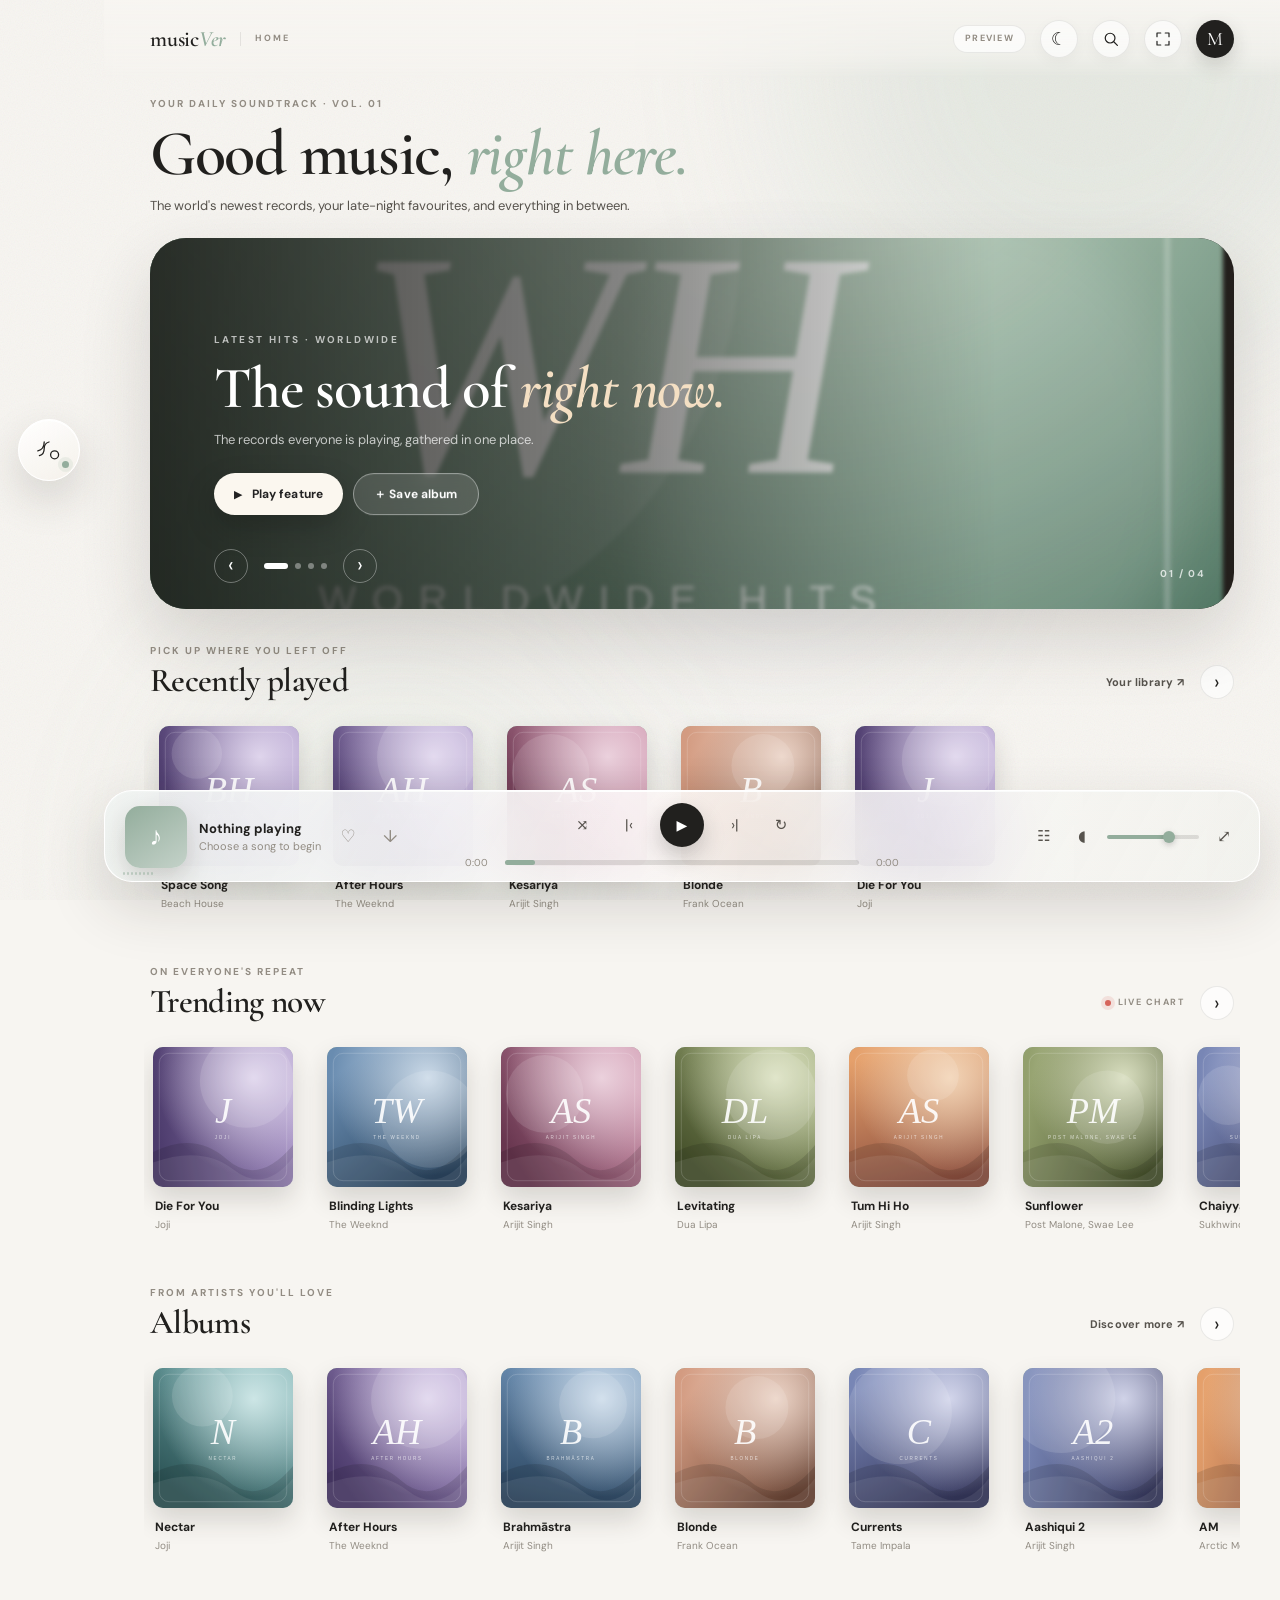
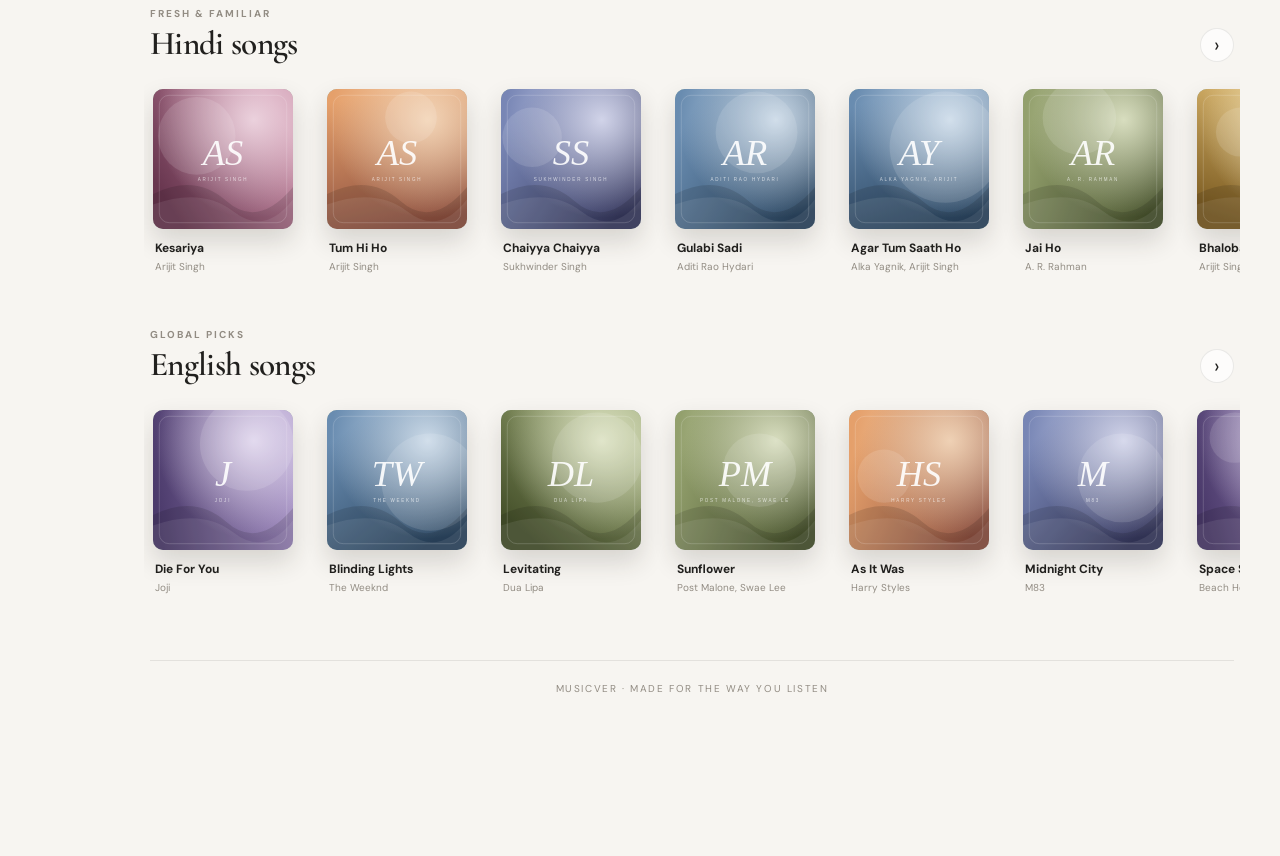
==== f-3/index.html @ 0490b9e6 "Add musicVer SPA, backend integrations, docs and screenshots" ====
<!DOCTYPE html>
<html lang="en">

<head>
  <meta charset="UTF-8">
  <meta name="viewport" content="width=device-width, initial-scale=1.0">
  <meta name="theme-color" content="#f7f5f1">
  <title>musicVers</title>
  <link rel="preconnect" href="https://fonts.googleapis.com">
  <link rel="preconnect" href="https://fonts.gstatic.com" crossorigin>
  <link
    href="https://fonts.googleapis.com/css2?family=Cormorant+Garamond:ital,wght@0,400;0,500;0,600;1,400;1,500&family=DM+Sans:wght@400;500;600;700&display=swap"
    rel="stylesheet">
  <link rel="stylesheet" href="css/base.css">
  <link rel="stylesheet" href="css/layout.css">
  <link rel="stylesheet" href="css/components.css">
</head>

<body>
  <!-- Ambient colour is driven by the current cover art -->
  <div class="ambient" aria-hidden="true">
    <span class="ambient-orb ambient-orb--one"></span>
    <span class="ambient-orb ambient-orb--two"></span>
    <span class="ambient-orb ambient-orb--three"></span>
    <span class="grain"></span>
  </div>

  <div class="app" id="app">

    <!-- ============ musicVer dynamic island ============ -->
    <div class="edge-sensor" aria-hidden="true"></div>
    <aside class="island" id="island" aria-label="musicVer navigation">
      <button class="island-pearl" id="island-pearl" aria-label="Open musicVer navigation" aria-expanded="false">
        <svg viewBox="0 0 40 40" aria-hidden="true">
          <path d="M8 27c4-1 6-4 6-9 0-4 2-7 6-8" />
          <path d="M6 21c5-1 8-5 8-11" />
          <circle cx="27" cy="26" r="5" />
        </svg>
        <span class="pearl-pulse"></span>
      </button>

      <div class="island-panel" id="island-panel">
        <span class="island-glow island-glow--blue" aria-hidden="true"></span>
        <span class="island-glow island-glow--red" aria-hidden="true"></span>
        <div class="island-brand">
          <span class="island-brand__mark">◈</span>
          <span>musicVer</span>
        </div>
        <nav class="island-nav" aria-label="Main menu">
          <button class="island-tab is-active" data-nav="home" title="Home">
            <span class="island-tab__icon" aria-hidden="true">
              <svg viewBox="0 0 24 24"><path d="M3.5 10.5 12 3.8l8.5 6.7V20a1 1 0 0 1-1 1h-5v-6h-5v6h-5a1 1 0 0 1-1-1z" /></svg>
            </span>
            <span class="island-tab__label">Home</span>
          </button>
          <button class="island-tab" data-nav="library" title="Library">
            <span class="island-tab__icon" aria-hidden="true">
              <svg viewBox="0 0 24 24"><path d="M4 4h6v16H4zM11 4h4v16h-4zM17 6l3-.8 2.4 12.6-3 .7z" /></svg>
            </span>
            <span class="island-tab__label">Library</span>
          </button>
          <button class="island-tab" data-nav="discover" title="Discover">
            <span class="island-tab__icon" aria-hidden="true">
              <svg viewBox="0 0 24 24"><circle cx="12" cy="12" r="9" /><path d="m15.5 8.5-2 5-5 2 2-5z" /></svg>
            </span>
            <span class="island-tab__label">Discover</span>
          </button>
          <button class="island-tab" data-nav="account" title="Account">
            <span class="island-tab__icon" aria-hidden="true">
              <svg viewBox="0 0 24 24"><circle cx="12" cy="8.5" r="4" /><path d="M4.5 20c.6-4 3.5-6 7.5-6s6.9 2 7.5 6" /></svg>
            </span>
            <span class="island-tab__label">Account</span>
          </button>
        </nav>
        <div class="island-hint">MOVE TO THE EDGE</div>
      </div>
    </aside>

    <!-- ============ main stage ============ -->
    <main class="stage">
      <header class="stage-top">
        <div class="stage-top__left">
          <span class="wordmark">music<span>Ver</span></span>
          <span class="crumb" id="crumb">HOME</span>
        </div>
        <div class="stage-top__right">
          <span class="status-pill" id="backend-status" title="Connection to the local music engine">PREVIEW</span>
          <button class="round-icon theme-toggle" id="theme-toggle" aria-label="Toggle dark mode" aria-pressed="false" title="Switch to dark mode">
            <span class="theme-toggle__glyph" aria-hidden="true">☾</span>
          </button>
          <button class="round-icon" id="top-search" aria-label="Search" title="Search">
            <svg viewBox="0 0 24 24"><circle cx="10.8" cy="10.8" r="6.5" /><path d="m16 16 4.5 4.5" /></svg>
          </button>
          <button class="round-icon" id="top-flow" aria-label="Open Flow State" title="Flow State">
            <svg viewBox="0 0 24 24"><path d="M4 9V4h5M20 15v5h-5M20 9V4h-5M4 15v5h5" /></svg>
          </button>
          <button class="top-avatar" data-nav="account" aria-label="Account" id="top-avatar">M</button>
        </div>
      </header>

      <div class="pages" id="pages">

        <!-- ---------------- HOME ---------------- -->
        <section class="page is-active" id="page-home" data-page="home">
          <div class="page-intro">
            <p class="eyebrow">YOUR DAILY SOUNDTRACK · VOL. 01</p>
            <h1>Good music, <em>right here.</em></h1>
            <p class="page-intro__sub">The world's newest records, your late-night favourites, and everything in between.</p>
          </div>

          <!-- Cinematic slider -->
          <section class="hero" id="hero" aria-label="Featured music">
            <div class="hero-track" id="hero-track"></div>
            <div class="hero-shade" aria-hidden="true"></div>
            <div class="hero-content">
              <p class="hero-eyebrow" id="hero-eyebrow">LATEST HITS</p>
              <h2 id="hero-title">The sound of right now.</h2>
              <p class="hero-copy" id="hero-copy">Fresh from studios around the world.</p>
              <div class="hero-actions">
                <button class="btn btn--cream" id="hero-play"><span class="btn__glyph">▶</span> Play feature</button>
                <button class="btn btn--ghost-light" id="hero-save">＋ Save album</button>
              </div>
            </div>
            <div class="hero-controls">
              <button class="hero-arrow" id="hero-prev" aria-label="Previous slide">‹</button>
              <div class="hero-dots" id="hero-dots"></div>
              <button class="hero-arrow" id="hero-next" aria-label="Next slide">›</button>
            </div>
            <div class="hero-index" id="hero-index">01 / 04</div>
          </section>

          <section class="shelf" id="shelf-recent">
            <div class="shelf-head">
              <div>
                <p class="eyebrow">PICK UP WHERE YOU LEFT OFF</p>
                <h2>Recently played</h2>
              </div>
              <div class="shelf-tools">
                <button class="link-btn" data-nav="library">Your library ↗</button>
                <button class="rail-arrow" data-rail="recently-played" aria-label="Scroll recently played">›</button>
              </div>
            </div>
            <div class="rail rail--songs" id="recently-played"></div>
          </section>

          <section class="shelf" id="shelf-trending">
            <div class="shelf-head">
              <div>
                <p class="eyebrow">ON EVERYONE'S REPEAT</p>
                <h2>Trending now</h2>
              </div>
              <div class="shelf-tools">
                <span class="live-tag"><i></i> LIVE CHART</span>
                <button class="rail-arrow" data-rail="trending-now" aria-label="Scroll trending songs">›</button>
              </div>
            </div>
            <div class="rail rail--songs" id="trending-now"></div>
          </section>

          <section class="shelf" id="shelf-albums">
            <div class="shelf-head">
              <div>
                <p class="eyebrow">FROM ARTISTS YOU'LL LOVE</p>
                <h2>Albums</h2>
              </div>
              <div class="shelf-tools">
                <button class="link-btn" data-nav="discover">Discover more ↗</button>
                <button class="rail-arrow" data-rail="albums-all" aria-label="Scroll albums">›</button>
              </div>
            </div>
            <div class="rail" id="albums-all"></div>
          </section>

          <section class="shelf" id="shelf-hindi">
            <div class="shelf-head">
              <div>
                <p class="eyebrow">FRESH &amp; FAMILIAR</p>
                <h2>Hindi songs</h2>
              </div>
              <div class="shelf-tools">
                <button class="rail-arrow" data-rail="hindi-songs" aria-label="Scroll Hindi songs">›</button>
              </div>
            </div>
            <div class="rail rail--songs" id="hindi-songs"></div>
          </section>

          <section class="shelf" id="shelf-english">
            <div class="shelf-head">
              <div>
                <p class="eyebrow">GLOBAL PICKS</p>
                <h2>English songs</h2>
              </div>
              <div class="shelf-tools">
                <button class="rail-arrow" data-rail="english-songs" aria-label="Scroll English songs">›</button>
              </div>
            </div>
            <div class="rail rail--songs" id="english-songs"></div>
          </section>

          <footer class="page-foot">musicVer · made for the way you listen</footer>
        </section>

        <!-- ---------------- DISCOVER ---------------- -->
        <section class="page" id="page-discover" data-page="discover">
          <div class="discover-hero">
            <span class="search-glow search-glow--blue" aria-hidden="true"></span>
            <span class="search-glow search-glow--red" aria-hidden="true"></span>
            <p class="eyebrow">DISCOVER · SEARCH THE WORLD OF MUSIC</p>
            <form class="search-bar" id="search-form" autocomplete="off">
              <svg class="search-bar__icon" viewBox="0 0 24 24" aria-hidden="true"><circle cx="10.5" cy="10.5" r="6.5" /><path d="m15.5 15.5 5 5" /></svg>
              <input type="text" id="search-input" placeholder=" songs, artists, albums…" aria-label="Search songs, artists or albums">
              <button type="button" class="search-bar__clear" id="search-clear" aria-label="Clear search" hidden>×</button>
              <button type="submit" class="search-bar__button">Search</button>
              <div class="recent-popover" id="recent-searches" hidden></div>
            </form>
            <p class="search-hint">start search with Music Ablums and Artist Name</p>
            <div class="quick-tags" id="quick-tags">
              <span>Try</span>
              <button data-query="Die For You Joji">Die For You</button>
              <button data-query="Kesariya">Kesariya</button>
              <button data-query="Blinding Lights">Blinding Lights</button>
              <button data-query="The Weeknd">The Weeknd</button>
            </div>
          </div>

          <section class="results" id="results" hidden>
            <div class="shelf-head">
              <div>
                <p class="eyebrow" id="results-eyebrow">SEARCH RESULTS</p>
                <h2 id="results-heading">Top matches</h2>
              </div>
              <span class="results-status" id="search-status"></span>
            </div>
            <div class="results-block">
              <h3 class="results-label"><span>01</span> Top matched songs</h3>
              <div class="song-list song-list--detail" id="result-songs"></div>
              <button class="btn btn--outline load-more" id="load-more-songs" hidden>Load more songs ↓</button>
            </div>
            <div class="results-block">
              <h3 class="results-label"><span>02</span> Artists</h3>
              <div class="artist-list" id="result-artists"></div>
            </div>
            <div class="results-block">
              <h3 class="results-label"><span>03</span> Albums</h3>
              <div class="mini-grid" id="result-albums"></div>
            </div>
          </section>

          <section class="shelf" id="discover-genres">
            <div class="shelf-head">
              <div>
                <p class="eyebrow">PICK A MOOD</p>
                <h2>Browse by feeling</h2>
              </div>
            </div>
            <div class="chip-row" id="genre-chips"></div>
          </section>
        </section>

        <!-- ---------------- LIBRARY ---------------- -->
        <section class="page" id="page-library" data-page="library">
          <div class="page-intro page-intro--tight">
            <p class="eyebrow">YOUR MUSIC, YOUR RULES</p>
            <h1>The <em>Library.</em></h1>
            <p class="page-intro__sub">Everything you've loved, saved and built — in one quiet corner.</p>
          </div>

          <div class="library-tiles">
            <button class="lib-tile lib-tile--liked" data-library-tab="liked">
              <span class="lib-tile__icon">♥</span>
              <span class="lib-tile__copy"><strong>Liked</strong><small id="liked-count">0 songs</small></span>
              <span class="lib-tile__arrow">↗</span>
            </button>
            <button class="lib-tile lib-tile--saved" data-library-tab="saved">
              <span class="lib-tile__icon">↓</span>
              <span class="lib-tile__copy"><strong>Saved</strong><small id="saved-count">0 albums</small></span>
              <span class="lib-tile__arrow">↗</span>
            </button>
            <button class="lib-tile lib-tile--create" id="lib-create">
              <span class="lib-tile__icon">＋</span>
              <span class="lib-tile__copy"><strong>Create playlist</strong><small>Start something new</small></span>
              <span class="lib-tile__arrow">↗</span>
            </button>
          </div>

          <div class="library-content">
            <div class="library-tabs" id="library-tabs">
              <button class="library-tab is-active" data-library-tab="playlists">Your playlist</button>
              <button class="library-tab" data-library-tab="liked">Liked</button>
              <button class="library-tab" data-library-tab="saved">Saved</button>
              <button class="library-tab" data-library-tab="local">Local songs</button>
            </div>
            <button class="add-round" id="add-playlist" aria-label="Create playlist" title="Create a playlist">＋</button>
            <div class="library-panel" id="library-panel"></div>
          </div>

          <footer class="page-foot">Tip · use the ↓ button on any album to save it here</footer>
        </section>

        <!-- ---------------- PLAYLIST DETAIL ---------------- -->
        <section class="page" id="page-playlist" data-page="playlist">
          <div class="playlist-head">
            <button class="back-btn" data-nav="library">← Library</button>
            <div class="playlist-head__cover" id="playlist-head-cover">♪</div>
            <div class="playlist-head__copy">
              <p class="eyebrow">YOUR PLAYLIST</p>
              <h1 id="playlist-head-title">Playlist</h1>
              <p id="playlist-head-meta">0 songs</p>
              <div class="playlist-head__actions">
                <button class="btn btn--dark" id="playlist-play"><span>▶</span> Play all</button>
                <button class="btn btn--outline" id="playlist-cover">Change cover</button>
                <button class="btn btn--outline" id="playlist-rename">Rename</button>
                <button class="btn btn--danger-ghost" id="playlist-delete">Delete</button>
              </div>
            </div>
          </div>
          <div class="song-list song-list--detail" id="playlist-songs"></div>
          <div class="playlist-add">
            <h3>Add a song</h3>
            <p>Search above in Discover, then use “…” → Add to playlist.</p>
            <button class="btn btn--outline" data-nav="discover">Go to Discover ↗</button>
          </div>
        </section>

        <!-- ---------------- ALBUM OVERVIEW ---------------- -->
        <section class="page" id="page-album" data-page="album">
          <button class="back-btn" id="album-back">← Back</button>
          <div class="playlist-head">
            <div class="playlist-head__cover" id="album-head-cover">♪</div>
            <div class="playlist-head__copy">
              <p class="eyebrow">ALBUM OVERVIEW</p>
              <h1 id="album-head-title">Album</h1>
              <p id="album-head-meta">0 songs</p>
              <div class="playlist-head__actions">
                <button class="btn btn--dark" id="album-play"><span>▶</span> Play album</button>
                <button class="btn btn--outline" id="album-save">↓ Save album</button>
              </div>
              <p class="album-note">Read-only collection · the title and cover come from the catalogue.</p>
            </div>
          </div>
          <div class="song-list song-list--detail" id="album-songs"></div>
        </section>

        <!-- ---------------- ARTIST DETAIL ---------------- -->
        <section class="page" id="page-artist" data-page="artist">
          <button class="back-btn" data-nav="discover">← Back to search</button>
          <div class="artist-hero" id="artist-hero">
            <div class="artist-hero__placeholder">Loading artist…</div>
          </div>

          <div class="results-block artist-section">
            <div class="shelf-head">
              <div>
                <p class="eyebrow">THE ESSENTIALS</p>
                <h2>Popular songs</h2>
              </div>
              <button class="btn btn--dark" id="artist-play-all"><span>▶</span> Play all</button>
            </div>
            <div class="song-list song-list--detail" id="artist-songs"></div>
            <button class="btn btn--outline load-more" id="artist-load-more" hidden>Load more songs ↓</button>
          </div>

          <div class="results-block artist-section">
            <h3 class="results-label"><span>01</span> Albums</h3>
            <div class="grid-rail" id="artist-albums"></div>
          </div>
          <div class="results-block artist-section" id="artist-singles-block" hidden>
            <h3 class="results-label"><span>02</span> Singles</h3>
            <div class="grid-rail" id="artist-singles"></div>
          </div>
          <div class="results-block artist-section" id="artist-similar-block" hidden>
            <h3 class="results-label"><span>03</span> Fans also like</h3>
            <div class="artist-list" id="artist-similar"></div>
          </div>
          <div class="results-block artist-section" id="artist-playlists-block" hidden>
            <h3 class="results-label"><span>04</span> Featured playlists</h3>
            <div class="grid-rail" id="artist-playlists"></div>
          </div>
        </section>

        <!-- ---------------- ACCOUNT ---------------- -->
        <section class="page" id="page-account" data-page="account">
          <div class="page-intro page-intro--tight">
            <p class="eyebrow">MADE PERSONAL</p>
            <h1>Your <em>Account.</em></h1>
            <p class="page-intro__sub">Small things that make musicVer feel like yours.</p>
          </div>

          <div class="account-grid">
            <div class="account-card account-card--profile">
              <div class="account-avatar" id="account-avatar">M</div>
              <div class="account-card__body">
                <p class="eyebrow">LOCAL PROFILE</p>
                <label class="field-label" for="profile-name">Display name</label>
                <div class="field-row">
                  <input type="text" id="profile-name" maxlength="32" placeholder="Your name">
                  <button class="btn btn--dark" id="profile-save">Save</button>
                </div>
                <p class="field-note" id="account-status">Stored on this device only.</p>
                <div class="picture-actions">
                  <button class="btn btn--outline" id="choose-avatar">Choose profile picture</button>
                  <button class="btn btn--danger-ghost" id="remove-avatar" hidden>Remove picture</button>
                </div>
              </div>
            </div>

            <div class="account-card">
              <p class="eyebrow">LOOK &amp; FEEL</p>
              <h3>Make it yours</h3>
              <label class="switch-row">
                <span><strong>Dark mode</strong><small>Flip the whole layout into a darker room</small></span>
                <input type="checkbox" id="setting-dark"><span class="switch"></span>
              </label>
              <label class="switch-row">
                <span><strong>Flow State on play</strong><small>Open the immersive view when a song starts</small></span>
                <input type="checkbox" id="setting-flow-auto"><span class="switch"></span>
              </label>
              <label class="switch-row">
                <span><strong>Cover-coloured ambience</strong><small>Tint the room with the current artwork</small></span>
                <input type="checkbox" id="setting-ambience" checked><span class="switch"></span>
              </label>
              <label class="switch-row">
                <span><strong>Remember searches</strong><small>Keep your recent searches in Discover</small></span>
                <input type="checkbox" id="setting-history" checked><span class="switch"></span>
              </label>
            </div>

            <div class="account-card">
              <p class="eyebrow">YOUR DATA</p>
              <h3>Housekeeping</h3>
              <div class="account-actions">
                <button class="btn btn--outline" id="clear-searches">Clear recent searches</button>
                <button class="btn btn--outline" id="clear-history">Clear listening history</button>
                <button class="btn btn--outline" id="choose-folder">Choose music folder</button>
              </div>
              <p class="field-note" id="folder-path">Local library folder: not set</p>
            </div>

            <div class="account-card account-card--soon">
              <p class="eyebrow">COMING SOON</p>
              <div class="soon-grid">
                <div class="soon-item"><span>☁</span><strong>Cloud sync</strong><small>Coming soon</small></div>
                <div class="soon-item"><span>◉</span><strong>Connected devices</strong><small>Coming soon</small></div>
                <div class="soon-item"><span>✎</span><strong>Lyrics studio</strong><small>Coming soon</small></div>
                <div class="soon-item"><span>◎</span><strong>Equaliser</strong><small>Coming soon</small></div>
              </div>
            </div>
          </div>
        </section>

      </div>
    </main>

    <!-- ============ player ============ -->
    <footer class="player" id="player" title="Double-click for Flow State">
      <div class="player-track">
        <button class="player-art" id="player-cover" aria-label="Open Flow State">♪</button>
        <div class="player-track__copy">
          <strong id="player-title">Nothing playing</strong>
          <span id="player-artist">Choose a song to begin</span>
        </div>
        <button class="icon-toggle" id="player-like" aria-label="Like current song" aria-pressed="false">♡</button>
        <button class="icon-toggle icon-toggle--save" id="player-save" aria-label="Save current album" aria-pressed="false">↓</button>
      </div>

      <div class="player-center">
        <div class="player-controls">
          <button class="control" id="shuffle" aria-label="Shuffle" title="Shuffle">⤨</button>
          <button class="control" id="previous" aria-label="Previous" title="Previous">|‹</button>
          <button class="play-main" id="main-play" aria-label="Play" title="Play / pause">▶</button>
          <button class="control" id="next" aria-label="Next" title="Next">›|</button>
          <button class="control" id="repeat" aria-label="Repeat" title="Repeat: off">↻</button>
        </div>
        <div class="seek-row">
          <span id="current-time">0:00</span>
          <div class="seek" id="seek" role="slider" aria-label="Seek" aria-valuemin="0" aria-valuemax="100" aria-valuenow="0" tabindex="0">
            <span class="seek__fill" id="seek-fill"></span>
            <span class="seek__knob" id="seek-knob"></span>
          </div>
          <span id="total-time">0:00</span>
        </div>
      </div>

      <div class="player-extra">
        <button class="control" id="queue-toggle" aria-label="Queue" title="Queue">☷</button>
        <button class="control" id="volume-icon" aria-label="Mute" title="Mute">◖</button>
        <input type="range" id="volume" min="0" max="100" value="70" aria-label="Volume">
        <button class="control control--flow" id="flow-launch" aria-label="Flow State" title="Flow State">⤢</button>
      </div>

      <div class="player-wave" aria-hidden="true">
        <span></span><span></span><span></span><span></span><span></span><span></span><span></span><span></span>
      </div>
    </footer>

    <!-- ============ queue ============ -->
    <aside class="queue-drawer" id="queue-drawer" aria-label="Play queue" aria-hidden="true" hidden>
      <div class="queue-shine" aria-hidden="true"></div>
      <div class="queue-head">
        <div class="queue-head__copy">
          <p class="eyebrow">UP NEXT</p>
          <h2>Play queue</h2>
          <span class="queue-count" id="queue-count">0 songs</span>
        </div>
        <button class="round-icon queue-close" id="queue-close" aria-label="Close queue" title="Close queue">×</button>
      </div>
      <div class="queue-now" id="queue-now">
        <div class="queue-now__empty">Nothing playing yet</div>
      </div>
      <div class="queue-list" id="queue-list"></div>
    </aside>

    <!-- ============ flow state ============ -->
    <div class="flow" id="flow" aria-hidden="true">
      <div class="flow-bg" id="flow-bg"></div>
      <div class="flow-grain" aria-hidden="true"></div>
      <button class="flow-close" id="flow-close" aria-label="Close Flow State">×</button>
      <div class="flow-inner">
        <div class="flow-visual">
          <div class="flow-halo"></div>
          <div class="flow-art" id="flow-cover">♪</div>
          <div class="flow-vinyl" aria-hidden="true"></div>
        </div>
        <div class="flow-copy">
          <p class="flow-kicker">FLOW STATE · NOW PLAYING</p>
          <h2 id="flow-title">Nothing playing</h2>
          <p class="flow-artist" id="flow-artist">Choose a song to begin</p>
          <p class="flow-album" id="flow-album"></p>
          <div class="flow-progress">
            <div class="flow-progress__bar" id="flow-progress" role="slider" aria-label="Seek" tabindex="0">
              <span id="flow-progress-fill"></span><i id="flow-progress-knob"></i>
            </div>
            <div class="flow-times"><span id="flow-current">0:00</span><span id="flow-total">0:00</span></div>
          </div>
          <div class="flow-controls">
            <button id="flow-shuffle" aria-label="Shuffle">⤨</button>
            <button id="flow-prev" aria-label="Previous">|‹</button>
            <button class="flow-play" id="flow-play" aria-label="Play or pause">▶</button>
            <button id="flow-next" aria-label="Next">›|</button>
            <button id="flow-repeat" aria-label="Repeat">↻</button>
          </div>
          <div class="flow-secondary">
            <button id="flow-like">♡ Like</button>
            <button id="flow-save">↓ Save album</button>
            <button id="flow-queue">☷ Queue</button>
          </div>
          <p class="flow-note" id="flow-note">Let the room disappear for a while.</p>
        </div>
      </div>
    </div>

    <input type="file" id="cover-file" accept="image/*" hidden>
    <input type="file" id="avatar-file" accept="image/*" hidden>
    <div class="modal-root" id="modal-root" hidden></div>
    <div class="toast-root" id="toast-root" aria-live="polite"></div>
  </div>

  <script src="js/data.js"></script>
  <script src="js/store.js"></script>
  <script src="js/api.js"></script>
  <script src="js/player.js"></script>
  <script src="js/ui.js"></script>
  <script src="js/app.js"></script>
</body>

</html>
---- f-3/css/base.css ----
/* ============================================================
   musicVer · base
   Classic serif display + modern, quiet interface type
   ============================================================ */

:root {
  --paper: #f7f5f1;
  --paper-deep: #efebe4;
  --ink: #21201e;
  --ink-soft: #57534d;
  --ink-faint: #928c83;
  --line: rgba(33, 32, 30, .09);
  --glass: rgba(255, 255, 255, .62);
  --glass-solid: rgba(255, 255, 255, .86);
  --glass-border: rgba(255, 255, 255, .72);
  --white: #fff;
  --shadow-soft: 0 18px 50px rgba(39, 33, 24, .08), 0 2px 8px rgba(39, 33, 24, .04);
  --shadow-lift: 0 30px 70px rgba(39, 33, 24, .16), 0 8px 18px rgba(39, 33, 24, .08);
  --radius-xl: 36px;
  --radius-lg: 26px;
  --radius-md: 18px;
  --radius-sm: 12px;
  --ease-out: cubic-bezier(.16, 1, .3, 1);
  --ease-in-out: cubic-bezier(.65, 0, .35, 1);

  /* Updated live from the current cover art */
  --accent: #8b6f57;
  --accent-rgb: 139, 111, 87;
  --accent-contrast: #fff;
  --accent-2: #c9b7a4;

  --font-display: 'Cormorant Garamond', Georgia, 'Times New Roman', serif;
  --font-ui: 'DM Sans', 'Segoe UI', system-ui, -apple-system, sans-serif;
}

/* Dark theme tokens. The flip overlay uses the same background colours. */
:root[data-theme="dark"] {
  --paper: #121317;
  --paper-deep: #191b20;
  --ink: #f4f2ed;
  --ink-soft: #c3bfb7;
  --ink-faint: #8c8981;
  /* In dark mode the hairlines become black, not white. */
  --line: rgba(0, 0, 0, .82);
  --glass: rgba(28, 30, 36, .68);
  --glass-solid: rgba(24, 26, 31, .92);
  --glass-border: rgba(0, 0, 0, .82);
  --white: #e9e8e4;
  --shadow-soft: 0 18px 50px rgba(0, 0, 0, .3), 0 2px 8px rgba(0, 0, 0, .2);
  --shadow-lift: 0 30px 70px rgba(0, 0, 0, .45), 0 8px 18px rgba(0, 0, 0, .28);
  --accent-contrast: #121317;
}

* { box-sizing: border-box; }

/* Author `display` rules must never override the HTML hidden attribute.
   This was keeping the modal blur and the queue drawer visible. */
[hidden] { display: none !important; }

html, body {
  margin: 0;
  min-height: 100%;
}

body {
  background: var(--paper);
  color: var(--ink);
  font-family: var(--font-ui);
  font-size: 14px;
  line-height: 1.5;
  -webkit-font-smoothing: antialiased;
  overflow-x: hidden;
  transition: background-color .5s ease, color .5s ease;
}

button, input, select, textarea {
  font: inherit;
  color: inherit;
}

button {
  cursor: pointer;
  border: 0;
  background: none;
  padding: 0;
}

button:focus-visible,
input:focus-visible,
[tabindex]:focus-visible {
  outline: 2px solid rgba(var(--accent-rgb), .75);
  outline-offset: 3px;
}

img { display: block; max-width: 100%; }

h1, h2, h3, h4, p { margin-top: 0; }

h1, h2, h3 {
  font-family: var(--font-display);
  font-weight: 600;
  letter-spacing: -.02em;
}

h1 {
  font-size: clamp(44px, 5vw, 76px);
  line-height: .96;
  margin-bottom: 12px;
}

h2 {
  font-size: clamp(27px, 2.6vw, 40px);
  line-height: 1.05;
  margin-bottom: 0;
}

h3 { font-size: 21px; }

em {
  font-style: italic;
  color: var(--accent);
  transition: color .5s ease;
}

.eyebrow {
  font-size: 10px;
  font-weight: 700;
  letter-spacing: .2em;
  text-transform: uppercase;
  color: var(--ink-faint);
  margin-bottom: 12px;
}

.ambient {
  position: fixed;
  inset: 0;
  pointer-events: none;
  z-index: 0;
  overflow: hidden;
  opacity: 1;
  transition: opacity .6s ease;
}

body.no-ambience .ambient { opacity: 0; }

.ambient-orb {
  position: absolute;
  border-radius: 50%;
  filter: blur(90px);
  opacity: .3;
  transition: background 1.1s ease, transform 1.4s var(--ease-out);
}

.ambient-orb--one {
  width: 46vw;
  height: 46vw;
  top: -18vw;
  right: -8vw;
  background: rgba(var(--accent-rgb), .55);
}

.ambient-orb--two {
  width: 38vw;
  height: 38vw;
  bottom: -16vw;
  left: 12vw;
  background: rgba(var(--accent-rgb), .3);
}

.ambient-orb--three {
  width: 30vw;
  height: 30vw;
  top: 34vh;
  right: 24vw;
  background: rgba(120, 148, 190, .18);
}

.grain {
  position: absolute;
  inset: 0;
  opacity: .16;
  background-image: url("data:image/svg+xml;charset=utf-8,%3Csvg xmlns='http://www.w3.org/2000/svg' width='160' height='160'%3E%3Cfilter id='n'%3E%3CfeTurbulence type='fractalNoise' baseFrequency='.85' numOctaves='3' stitchTiles='stitch'/%3E%3C/filter%3E%3Crect width='100%25' height='100%25' filter='url(%23n)' opacity='.42'/%3E%3C/svg%3E");
}

/* ---------- shared controls ---------- */

.btn {
  display: inline-flex;
  align-items: center;
  justify-content: center;
  gap: 9px;
  min-height: 42px;
  padding: 0 20px;
  border-radius: 999px;
  font-size: 12px;
  font-weight: 700;
  letter-spacing: .01em;
  transition: transform .25s var(--ease-out), background .25s ease, box-shadow .25s ease, color .25s ease;
  white-space: nowrap;
}

.btn:hover { transform: translateY(-2px); }
.btn:active { transform: translateY(0); }

.btn--dark {
  background: var(--ink);
  color: #fff;
  box-shadow: 0 10px 24px rgba(33, 32, 30, .18);
}

.btn--dark:hover { background: #000; }

.btn--cream {
  background: #fbf7ef;
  color: #222;
  box-shadow: 0 12px 30px rgba(0, 0, 0, .22);
}

.btn--ghost-light {
  background: rgba(255, 255, 255, .12);
  color: #fff;
  border: 1px solid rgba(255, 255, 255, .42);
  backdrop-filter: blur(8px);
}

.btn--outline {
  background: rgba(255, 255, 255, .6);
  border: 1px solid var(--line);
  color: var(--ink);
}

.btn--outline:hover { background: #fff; box-shadow: var(--shadow-soft); }

.btn--danger-ghost {
  color: #a54242;
  border: 1px solid rgba(165, 66, 66, .25);
  background: rgba(165, 66, 66, .05);
}

.btn__glyph { font-size: 11px; }

.round-icon {
  width: 38px;
  height: 38px;
  display: inline-grid;
  place-items: center;
  border-radius: 50%;
  background: var(--glass);
  border: 1px solid var(--line);
  box-shadow: 0 4px 14px rgba(33, 32, 30, .04);
  transition: background .2s ease, transform .2s var(--ease-out);
}

.round-icon:hover { background: #fff; transform: translateY(-2px); }
.round-icon svg { width: 18px; height: 18px; fill: none; stroke: currentColor; stroke-width: 1.6; stroke-linecap: round; stroke-linejoin: round; }

.theme-toggle__glyph {
  font-size: 18px;
  line-height: 1;
  transition: transform .4s var(--ease-out), color .4s ease;
}

.theme-toggle:hover .theme-toggle__glyph { transform: rotate(-18deg) scale(1.12); }
:root[data-theme="dark"] .theme-toggle__glyph { color: #f1c86b; }

.link-btn {
  font-size: 11px;
  font-weight: 700;
  color: var(--ink-soft);
  letter-spacing: .02em;
  transition: color .2s ease;
}

.link-btn:hover { color: var(--accent); }

.rail-arrow {
  width: 34px;
  height: 34px;
  border-radius: 50%;
  border: 1px solid var(--line);
  background: rgba(255, 255, 255, .7);
  font-size: 20px;
  line-height: 1;
  display: grid;
  place-items: center;
  transition: background .2s ease, transform .2s var(--ease-out);
}

.rail-arrow:hover { background: #fff; transform: translateX(3px); }

.switch-row {
  display: flex;
  align-items: center;
  justify-content: space-between;
  gap: 18px;
  padding: 13px 0;
  border-bottom: 1px solid var(--line);
  cursor: pointer;
}

.switch-row:last-child { border-bottom: 0; }

.switch-row strong { display: block; font-size: 13px; }
.switch-row small { display: block; color: var(--ink-faint); font-size: 11px; margin-top: 2px; }
.switch-row input { position: absolute; opacity: 0; pointer-events: none; }

.switch {
  position: relative;
  flex: 0 0 auto;
  width: 40px;
  height: 23px;
  border-radius: 999px;
  background: #dcd7cf;
  transition: background .25s ease;
}

.switch::after {
  content: '';
  position: absolute;
  width: 17px;
  height: 17px;
  border-radius: 50%;
  background: #fff;
  top: 3px;
  left: 3px;
  box-shadow: 0 2px 6px rgba(0, 0, 0, .18);
  transition: transform .25s var(--ease-out);
}

.switch-row input:checked + .switch { background: var(--accent); }
.switch-row input:checked + .switch::after { transform: translateX(17px); }

/* ---------- shared surfaces ---------- */

.glass {
  background: var(--glass);
  border: 1px solid var(--glass-border);
  box-shadow: var(--shadow-soft);
  backdrop-filter: blur(24px) saturate(140%);
  -webkit-backdrop-filter: blur(24px) saturate(140%);
}

.divider { height: 1px; background: var(--line); margin: 20px 0; }

.hidden { display: none !important; }

@media (prefers-reduced-motion: reduce) {
  *, *::before, *::after {
    animation-duration: .01ms !important;
    animation-iteration-count: 1 !important;
    transition-duration: .01ms !important;
    scroll-behavior: auto !important;
  }
}

/* ============================================================
   Dark theme surfaces
   Layered on top of the light rules; selector specificity keeps
   these overrides authoritative without touching the light design.
   ============================================================ */

:root[data-theme="dark"] .btn--dark,
:root[data-theme="dark"] .search-bar__button,
:root[data-theme="dark"] .play-main {
  background: var(--ink);
  color: var(--paper);
  box-shadow: 0 10px 24px rgba(0, 0, 0, .3);
}

:root[data-theme="dark"] .btn--dark:hover,
:root[data-theme="dark"] .search-bar__button:hover { background: #fff; }

:root[data-theme="dark"] .btn--outline,
:root[data-theme="dark"] .round-icon,
:root[data-theme="dark"] .rail-arrow,
:root[data-theme="dark"] .icon-toggle:hover,
:root[data-theme="dark"] .song-row__like:hover,
:root[data-theme="dark"] .song-row__more:hover,
:root[data-theme="dark"] .library-tab:hover,
:root[data-theme="dark"] .quick-tags button:hover,
:root[data-theme="dark"] .chip:hover {
  background: var(--glass);
  border-color: var(--glass-border);
}

:root[data-theme="dark"] .btn--outline:hover,
:root[data-theme="dark"] .round-icon:hover,
:root[data-theme="dark"] .rail-arrow:hover { background: var(--glass-solid); }

:root[data-theme="dark"] .island-pearl {
  background: linear-gradient(150deg, rgba(42, 44, 52, .96), rgba(25, 27, 33, .9));
  border-color: var(--glass-border);
  box-shadow: 0 18px 44px rgba(0, 0, 0, .4), inset 0 1px 0 rgba(255, 255, 255, .08);
}

:root[data-theme="dark"] .island-panel {
  background: linear-gradient(135deg, rgba(37, 39, 47, .97), rgba(23, 25, 30, .9) 52%, rgba(31, 33, 40, .82));
  border-color: var(--glass-border);
  box-shadow: 0 34px 80px rgba(0, 0, 0, .45), inset 0 1px 0 rgba(255, 255, 255, .08);
}

:root[data-theme="dark"] .island-tab.is-active {
  background: rgba(255, 255, 255, .09);
  box-shadow: 0 8px 22px rgba(0, 0, 0, .25);
}

:root[data-theme="dark"] .island-hint { color: rgba(255, 255, 255, .28); }

:root[data-theme="dark"] .stage-top {
  background: linear-gradient(to bottom, rgba(18, 19, 23, .96), rgba(18, 19, 23, .62) 70%, transparent);
}

:root[data-theme="dark"] .status-pill { background: var(--glass); }

:root[data-theme="dark"] .discover-hero,
:root[data-theme="dark"] .artist-hero {
  background: linear-gradient(160deg, rgba(28, 30, 37, .9), rgba(18, 19, 23, .62));
}

:root[data-theme="dark"] .search-bar,
:root[data-theme="dark"] .recent-popover,
:root[data-theme="dark"] .modal {
  background: var(--glass-solid);
  border-color: var(--glass-border);
  color: var(--ink);
}

:root[data-theme="dark"] .search-bar input { color: var(--ink); }
:root[data-theme="dark"] .search-bar input::placeholder { color: var(--ink-faint); }
:root[data-theme="dark"] .search-bar__clear:hover { background: rgba(255, 255, 255, .08); }

:root[data-theme="dark"] .media-card,
:root[data-theme="dark"] .recent-tile,
:root[data-theme="dark"] .song-row,
:root[data-theme="dark"] .mini-tile,
:root[data-theme="dark"] .empty-state,
:root[data-theme="dark"] .playlist-card,
:root[data-theme="dark"] .playlist-add,
:root[data-theme="dark"] .account-card,
:root[data-theme="dark"] .soon-item,
:root[data-theme="dark"] .cover-picker,
:root[data-theme="dark"] .lib-tile__icon {
  background: var(--glass);
  border-color: var(--glass-border);
}

:root[data-theme="dark"] .media-card:hover,
:root[data-theme="dark"] .song-row:hover,
:root[data-theme="dark"] .mini-tile:hover,
:root[data-theme="dark"] .recent-tile:hover {
  background: var(--glass-solid);
}

:root[data-theme="dark"] .media-card--spotify,
:root[data-theme="dark"] .media-card--spotify:hover {
  background: transparent;
  border-color: transparent;
  box-shadow: none;
}

:root[data-theme="dark"] .media-card--spotify:hover { background: rgba(255, 255, 255, .06); }

:root[data-theme="dark"] .media-card__play,
:root[data-theme="dark"] .media-card__save,
:root[data-theme="dark"] .song-row__play,
:root[data-theme="dark"] .playlist-card__menu {
  background: rgba(0, 0, 0, .72);
  color: var(--ink);
}

:root[data-theme="dark"] .media-card__save.is-saved { background: var(--accent); color: var(--paper); }

:root[data-theme="dark"] .skeleton {
  background: linear-gradient(90deg, rgba(255, 255, 255, .04), rgba(255, 255, 255, .12), rgba(255, 255, 255, .04));
}

:root[data-theme="dark"] .player {
  background: linear-gradient(120deg, rgba(30, 32, 39, .95), rgba(22, 24, 29, .88));
  border-color: var(--glass-border);
  box-shadow: 0 24px 60px rgba(0, 0, 0, .42), inset 0 1px 0 rgba(255, 255, 255, .08);
}

:root[data-theme="dark"] .seek { background: rgba(255, 255, 255, .12); }

:root[data-theme="dark"] .player-extra input[type="range"] {
  background: linear-gradient(to right, var(--accent) 0 var(--vol, 70%), rgba(255, 255, 255, .14) var(--vol, 70%) 100%);
}

:root[data-theme="dark"] .library-tab.is-active {
  background: var(--accent);
  color: var(--paper);
}

:root[data-theme="dark"] .top-avatar,
:root[data-theme="dark"] .add-round,
:root[data-theme="dark"] .account-avatar {
  background: linear-gradient(145deg, var(--accent), #5c5047);
  color: var(--paper);
}

:root[data-theme="dark"] .playlist-head__cover,
:root[data-theme="dark"] .player-art { color: var(--paper); }

:root[data-theme="dark"] input[type="text"],
:root[data-theme="dark"] input[type="search"] {
  background: var(--glass);
  color: var(--ink);
}

/* Every light hairline becomes a black hairline in dark mode. */
:root[data-theme="dark"] .island-pearl,
:root[data-theme="dark"] .island-panel,
:root[data-theme="dark"] .hero-arrow,
:root[data-theme="dark"] .btn--ghost-light,
:root[data-theme="dark"] .discover-hero,
:root[data-theme="dark"] .quick-tags button,
:root[data-theme="dark"] .chip,
:root[data-theme="dark"] .lib-tile,
:root[data-theme="dark"] .account-card,
:root[data-theme="dark"] .flow-close,
:root[data-theme="dark"] .flow-secondary button,
:root[data-theme="dark"] .modal,
:root[data-theme="dark"] .media-card,
:root[data-theme="dark"] .recent-tile,
:root[data-theme="dark"] .song-row,
:root[data-theme="dark"] .mini-tile,
:root[data-theme="dark"] .playlist-card,
:root[data-theme="dark"] .artist-row,
:root[data-theme="dark"] .artist-hero,
:root[data-theme="dark"] .search-bar,
:root[data-theme="dark"] .recent-popover,
:root[data-theme="dark"] .player,
:root[data-theme="dark"] .queue-drawer,
:root[data-theme="dark"] .queue-close,
:root[data-theme="dark"] .queue-now,
:root[data-theme="dark"] .queue-item {
  border-color: rgba(0, 0, 0, .82);
}

/* Shelf cards stay borderless; every other light hairline goes dark. */
:root[data-theme="dark"] .media-card--spotify { border-color: transparent; }

:root[data-theme="dark"] .island-pearl,
:root[data-theme="dark"] .island-panel,
:root[data-theme="dark"] .player {
  box-shadow: 0 18px 44px rgba(0, 0, 0, .5), inset 0 1px 0 rgba(0, 0, 0, .7);
}

:root[data-theme="dark"] .queue-drawer,
:root[data-theme="dark"] .queue-now,
:root[data-theme="dark"] .queue-item.is-current,
:root[data-theme="dark"] .lib-tile__icon,
:root[data-theme="dark"] .playlist-card__art,
:root[data-theme="dark"] .flow-art {
  box-shadow: 0 24px 70px rgba(0, 0, 0, .5), inset 0 1px 0 rgba(0, 0, 0, .7);
}

:root[data-theme="dark"] .search-bar:focus-within {
  box-shadow: 0 26px 60px rgba(0, 0, 0, .5), 0 0 0 4px rgba(68, 132, 255, .14), 0 0 0 8px rgba(255, 92, 92, .1);
}

/* ---------------- square flip theme transition ---------------- */

.flip-grid {
  position: fixed;
  inset: 0;
  z-index: 200;
  display: grid;
  pointer-events: none;
  overflow: hidden;
}

.flip-tile {
  position: relative;
  perspective: 900px;
  transform-style: preserve-3d;
  box-shadow: inset 0 0 0 .5px rgba(255, 255, 255, .045);
}

:root[data-theme="dark"] .flip-tile {
  box-shadow: inset 0 0 0 .5px rgba(0, 0, 0, .45);
}

.flip-tile__inner {
  position: absolute;
  inset: 0;
  transform-style: preserve-3d;
  transform-origin: center center;
}

.flip-grid.is-active .flip-tile__inner {
  animation: tile-flip .68s var(--ease-in-out) var(--delay) both;
}

.flip-tile__face {
  position: absolute;
  inset: -1px;
  backface-visibility: hidden;
  -webkit-backface-visibility: hidden;
}

.flip-tile__face--back { transform: rotateX(180deg); }

@keyframes tile-flip {
  from { transform: rotateX(0); }
  to { transform: rotateX(180deg); }
}
---- f-3/css/layout.css ----
/* ============================================================
   musicVer · layout
   No sidebar. A left-edge dynamic island unfolds on hover.
   ============================================================ */

.app {
  position: relative;
  z-index: 1;
  min-height: 100vh;
}

.edge-sensor {
  position: fixed;
  top: 0;
  left: 0;
  width: 96px;
  height: 100vh;
  z-index: 39;
  pointer-events: none;
}

/* ---------------- dynamic island ---------------- */

.island {
  position: fixed;
  left: 18px;
  top: 50%;
  z-index: 60;
  transform: translateY(-50%);
  width: 62px;
  height: 62px;
  transition: width .62s var(--ease-out), height .62s var(--ease-out), transform .62s var(--ease-out);
  will-change: width, height;
}

.island.is-open {
  width: 132px;
  height: 322px;
}

.island-pearl {
  position: absolute;
  top: 0;
  left: 0;
  width: 62px;
  height: 62px;
  border-radius: 31px;
  display: grid;
  place-items: center;
  background: linear-gradient(150deg, rgba(255, 255, 255, .96), rgba(244, 240, 233, .82));
  border: 1px solid #fff;
  box-shadow: 0 18px 44px rgba(43, 37, 28, .16), inset 0 1px 0 #fff;
  backdrop-filter: blur(22px) saturate(160%);
  -webkit-backdrop-filter: blur(22px) saturate(160%);
  z-index: 2;
  transition: transform .5s var(--ease-out), opacity .35s ease, box-shadow .4s ease;
  animation: islandPearlLiquid 7s ease-in-out infinite;
  will-change: border-radius;
}

.island-pearl svg {
  width: 32px;
  height: 32px;
  fill: none;
  stroke: var(--ink);
  stroke-width: 1.6;
  stroke-linecap: round;
}

.pearl-pulse {
  position: absolute;
  right: 10px;
  bottom: 12px;
  width: 7px;
  height: 7px;
  border-radius: 50%;
  background: var(--accent);
  box-shadow: 0 0 0 4px rgba(var(--accent-rgb), .14);
  transition: background .5s ease;
}

.island.is-open .island-pearl {
  transform: translateY(-4px) scale(.78);
  opacity: 0;
  pointer-events: none;
}

.island-panel {
  position: absolute;
  inset: 0;
  border-radius: 64px 34px 34px 64px / 62px 30px 30px 62px;
  background: linear-gradient(135deg, rgba(255, 255, 255, .96) 0%, rgba(250, 248, 244, .84) 52%, rgba(255, 255, 255, .7) 100%);
  border: 1px solid rgba(255, 255, 255, .92);
  box-shadow: 0 34px 80px rgba(43, 37, 28, .2), inset 0 1px 0 #fff, inset -12px 0 30px rgba(var(--accent-rgb), .05);
  backdrop-filter: blur(30px) saturate(170%);
  -webkit-backdrop-filter: blur(30px) saturate(170%);
  opacity: 0;
  transform: translateX(-26px) scale(.86);
  transform-origin: 20% 50%;
  transition: opacity .35s ease, transform .58s var(--ease-out);
  overflow: hidden;
  padding: 22px 10px 14px;
  display: flex;
  flex-direction: column;
  align-items: center;
  pointer-events: none;
  animation: islandPanelLiquid 9s ease-in-out infinite;
  will-change: border-radius;
}

.island.is-open .island-panel {
  opacity: 1;
  transform: translateX(0) scale(1);
  pointer-events: auto;
  transition-delay: .09s;
}

.island-panel::before {
  content: '';
  position: absolute;
  width: 74px;
  height: 74px;
  border-radius: 50%;
  background: rgba(var(--accent-rgb), .12);
  filter: blur(24px);
  top: 36px;
  left: -30px;
  transition: background .6s ease;
}

@keyframes islandPearlLiquid {
  0%, 100% { border-radius: 31px; }
  28% { border-radius: 24px 38px 29px 33px; }
  56% { border-radius: 37px 26px 35px 27px; }
  78% { border-radius: 29px 34px 24px 38px; }
}

@keyframes islandPanelLiquid {
  0%, 100% { border-radius: 64px 34px 34px 64px / 62px 30px 30px 62px; }
  25% { border-radius: 52px 43px 40px 61px / 55px 40px 35px 58px; }
  50% { border-radius: 61px 37px 45px 53px / 47px 37px 42px 62px; }
  75% { border-radius: 50px 47px 36px 63px / 59px 45px 31px 53px; }
}

.island-brand {
  position: relative;
  display: flex;
  align-items: center;
  gap: 5px;
  font-family: var(--font-display);
  font-size: 17px;
  font-weight: 600;
  letter-spacing: .01em;
  margin-bottom: 20px;
  white-space: nowrap;
}

.island-brand__mark { color: var(--accent); font-size: 15px; transition: color .5s ease; }

.island-nav {
  position: relative;
  display: flex;
  flex-direction: column;
  gap: 7px;
  width: 100%;
}

.island-tab {
  position: relative;
  display: flex;
  align-items: center;
  gap: 10px;
  width: 100%;
  min-height: 46px;
  padding: 0 12px;
  border-radius: 23px;
  color: var(--ink-faint);
  transition: background .25s ease, color .25s ease, transform .3s var(--ease-out);
}

.island-tab:hover { color: var(--ink); transform: translateX(3px); }

.island-tab.is-active {
  background: rgba(255, 255, 255, .94);
  color: var(--accent);
  box-shadow: 0 8px 22px rgba(43, 37, 28, .1);
}

.island-tab.is-active::before {
  content: '';
  position: absolute;
  left: 2px;
  top: 13px;
  bottom: 13px;
  width: 3px;
  border-radius: 3px;
  background: var(--accent);
}

.island-tab__icon { width: 20px; height: 20px; flex: 0 0 auto; }
.island-tab__icon svg { width: 100%; height: 100%; fill: none; stroke: currentColor; stroke-width: 1.55; stroke-linecap: round; stroke-linejoin: round; }
.island-tab__label { font-size: 11px; font-weight: 700; white-space: nowrap; }

.island-hint {
  margin-top: auto;
  font-size: 6px;
  font-weight: 700;
  letter-spacing: .18em;
  color: rgba(33, 32, 30, .35);
  text-align: center;
}

/* ---------------- stage ---------------- */

.stage {
  position: relative;
  z-index: 2;
  margin-left: 104px;
  padding: 0 46px 160px;
  max-width: 1680px;
}

.stage-top {
  position: sticky;
  top: 0;
  z-index: 20;
  display: flex;
  align-items: center;
  justify-content: space-between;
  height: 78px;
  margin: 0 -46px 18px;
  padding: 0 46px;
  background: linear-gradient(to bottom, rgba(247, 245, 241, .94), rgba(247, 245, 241, .58) 70%, transparent);
  backdrop-filter: blur(8px);
}

.stage-top__left,
.stage-top__right { display: flex; align-items: center; gap: 14px; }

.wordmark {
  font-family: var(--font-display);
  font-size: 22px;
  font-weight: 600;
  letter-spacing: -.01em;
}

.wordmark span { color: var(--accent); font-style: italic; transition: color .5s ease; }

.crumb {
  font-size: 9px;
  font-weight: 700;
  letter-spacing: .2em;
  color: var(--ink-faint);
  padding-left: 14px;
  border-left: 1px solid var(--line);
}

.status-pill {
  font-size: 9px;
  font-weight: 700;
  letter-spacing: .14em;
  padding: 6px 11px;
  border-radius: 999px;
  color: var(--ink-faint);
  background: rgba(255, 255, 255, .7);
  border: 1px solid var(--line);
}

.status-pill.is-live {
  color: #2f7a54;
  background: rgba(47, 122, 84, .08);
  border-color: rgba(47, 122, 84, .18);
}

.top-avatar {
  width: 38px;
  height: 38px;
  border-radius: 50%;
  background: var(--ink);
  color: #fff;
  font-family: var(--font-display);
  font-size: 19px;
  display: grid;
  place-items: center;
  box-shadow: 0 8px 20px rgba(33, 32, 30, .18);
}

/* ---------------- pages ---------------- */

.pages { position: relative; }

.page {
  display: none;
  animation: page-in .55s var(--ease-out) both;
}

.page.is-active { display: block; }

@keyframes page-in {
  from { opacity: 0; transform: translateY(14px); }
  to { opacity: 1; transform: translateY(0); }
}

.page-intro { margin: 10px 0 22px; }
.page-intro--tight { margin-bottom: 22px; }
.page-intro__sub { color: var(--ink-soft); max-width: 560px; margin: 0; font-size: 13px; }

.page-foot {
  margin-top: 46px;
  padding-top: 20px;
  border-top: 1px solid var(--line);
  font-size: 10px;
  letter-spacing: .16em;
  text-transform: uppercase;
  color: var(--ink-faint);
  text-align: center;
}

/* ---------------- hero slider ---------------- */

.hero {
  position: relative;
  height: clamp(268px, 29vw, 380px);
  border-radius: var(--radius-xl);
  overflow: hidden;
  box-shadow: 0 30px 70px rgba(43, 37, 28, .16);
  background: #24201d;
  isolation: isolate;
}

.hero-track {
  display: flex;
  height: 100%;
  transition: transform .9s var(--ease-in-out);
  will-change: transform;
}

.hero-slide {
  position: relative;
  flex: 0 0 100%;
  height: 100%;
  overflow: hidden;
}

.hero-slide__art {
  position: absolute;
  inset: -8%;
  width: 116%;
  height: 116%;
  object-fit: cover;
  filter: blur(2px) saturate(120%);
  transform: scale(1.04);
  transition: transform 7s linear;
}

.hero-slide.is-current .hero-slide__art { transform: scale(1.14); }

.hero-slide__orb {
  position: absolute;
  border-radius: 50%;
  width: 52%;
  aspect-ratio: 1;
  right: 4%;
  top: -14%;
  background: rgba(255, 255, 255, .12);
  filter: blur(30px);
}

.hero-shade {
  position: absolute;
  inset: 0;
  background: linear-gradient(90deg, rgba(18, 16, 14, .82) 0%, rgba(18, 16, 14, .5) 44%, rgba(18, 16, 14, .05) 78%);
  pointer-events: none;
}

.hero-content {
  position: absolute;
  left: clamp(28px, 5vw, 72px);
  top: 50%;
  transform: translateY(-50%);
  width: min(520px, 58%);
  color: #fff;
}

.hero-eyebrow {
  font-size: 10px;
  font-weight: 700;
  letter-spacing: .24em;
  color: rgba(255, 255, 255, .68);
  margin-bottom: 14px;
}

.hero-content h2 {
  font-size: clamp(42px, 4.6vw, 70px);
  line-height: .94;
  margin-bottom: 14px;
  text-wrap: balance;
}

.hero-content h2 em { color: #f4dfc3; }

.hero-copy {
  color: rgba(255, 255, 255, .72);
  font-size: 13px;
  max-width: 360px;
  margin-bottom: 24px;
}

.hero-actions { display: flex; gap: 10px; flex-wrap: wrap; }

.hero-controls {
  position: absolute;
  left: clamp(28px, 5vw, 72px);
  bottom: 26px;
  display: flex;
  align-items: center;
  gap: 16px;
}

.hero-arrow {
  width: 34px;
  height: 34px;
  border-radius: 50%;
  border: 1px solid rgba(255, 255, 255, .34);
  color: #fff;
  font-size: 21px;
  display: grid;
  place-items: center;
  transition: background .2s ease, transform .2s var(--ease-out);
}

.hero-arrow:hover { background: rgba(255, 255, 255, .16); transform: scale(1.08); }

.hero-dots { display: flex; align-items: center; gap: 7px; }

.hero-dot {
  width: 6px;
  height: 6px;
  border-radius: 999px;
  background: rgba(255, 255, 255, .38);
  transition: width .4s var(--ease-out), background .3s ease;
}

.hero-dot.is-current { width: 24px; background: #fff; }

.hero-index {
  position: absolute;
  right: 28px;
  bottom: 28px;
  color: rgba(255, 255, 255, .75);
  font-size: 10px;
  font-weight: 700;
  letter-spacing: .18em;
}

/* ---------------- shelves ---------------- */

.shelf { margin-top: 34px; }

.shelf-head {
  display: flex;
  align-items: flex-end;
  justify-content: space-between;
  gap: 20px;
  margin-bottom: 18px;
}

.shelf-head .eyebrow { margin-bottom: 6px; }

.shelf-tools { display: flex; align-items: center; gap: 16px; }

.live-tag {
  display: inline-flex;
  align-items: center;
  gap: 7px;
  font-size: 9px;
  font-weight: 700;
  letter-spacing: .16em;
  color: var(--ink-faint);
}

.live-tag i {
  width: 6px;
  height: 6px;
  border-radius: 50%;
  background: #d6645b;
  box-shadow: 0 0 0 4px rgba(214, 100, 91, .14);
  animation: live-pulse 2s ease-in-out infinite;
}

@keyframes live-pulse {
  50% { box-shadow: 0 0 0 8px rgba(214, 100, 91, 0); }
}

.rail {
  display: flex;
  gap: 16px;
  overflow-x: auto;
  padding: 12px 6px 26px;
  margin: -12px -6px -18px;
  scroll-snap-type: x mandatory;
  scrollbar-width: none;
}

.rail::-webkit-scrollbar { display: none; }

.rail > * { scroll-snap-align: start; flex: 0 0 auto; }

/* ---------------- discover ---------------- */

.discover-hero {
  position: relative;
  isolation: isolate;
  margin-top: 18px;
  padding: clamp(46px, 7vw, 92px) 20px clamp(44px, 6vw, 74px);
  border-radius: var(--radius-xl);
  background: linear-gradient(160deg, rgba(255, 255, 255, .82), rgba(255, 255, 255, .48));
  border: 1px solid rgba(255, 255, 255, .9);
  box-shadow: var(--shadow-soft);
  backdrop-filter: blur(24px);
  text-align: center;
  overflow: hidden;
}

.search-glow {
  position: absolute;
  z-index: -1;
  width: 48%;
  height: 130%;
  top: -20%;
  filter: blur(70px);
  opacity: .5;
  transition: opacity .5s ease;
}

.search-glow--blue {
  left: -10%;
  background: radial-gradient(ellipse at center, rgba(68, 132, 255, .8), transparent 68%);
}

.search-glow--red {
  right: -10%;
  background: radial-gradient(ellipse at center, rgba(255, 92, 92, .72), transparent 68%);
}

.discover-hero .eyebrow { color: var(--ink-soft); }

.search-hint {
  margin: 20px 0 0;
  font-family: var(--font-display);
  font-style: italic;
  font-size: 20px;
  color: var(--ink-soft);
}

.quick-tags {
  display: flex;
  align-items: center;
  justify-content: center;
  gap: 9px;
  margin-top: 22px;
  flex-wrap: wrap;
  font-size: 11px;
  color: var(--ink-faint);
}

.quick-tags button {
  padding: 7px 14px;
  border-radius: 999px;
  border: 1px solid var(--line);
  background: rgba(255, 255, 255, .72);
  font-size: 11px;
  font-weight: 600;
  transition: background .2s ease, transform .2s var(--ease-out);
}

.quick-tags button:hover { background: #fff; transform: translateY(-2px); }

.results { margin-top: 46px; }

.results-status { font-size: 11px; color: var(--ink-faint); }

.results-block { margin-top: 26px; }

.results-label {
  display: flex;
  align-items: center;
  gap: 10px;
  font-family: var(--font-display);
  font-size: 24px;
  margin-bottom: 12px;
}

.results-label span {
  font-family: var(--font-ui);
  font-size: 9px;
  font-weight: 700;
  letter-spacing: .14em;
  color: var(--accent);
}

.chip-row { display: flex; gap: 10px; flex-wrap: wrap; }

.chip {
  padding: 10px 18px;
  border-radius: 999px;
  border: 1px solid var(--line);
  background: rgba(255, 255, 255, .65);
  font-size: 12px;
  font-weight: 600;
  transition: transform .25s var(--ease-out), background .25s ease;
}

.chip:hover { transform: translateY(-3px); background: #fff; }

/* ---------------- library ---------------- */

.library-tiles {
  display: grid;
  grid-template-columns: repeat(3, minmax(0, 1fr));
  gap: 14px;
}

.lib-tile {
  position: relative;
  display: flex;
  align-items: center;
  gap: 16px;
  padding: 20px;
  border-radius: var(--radius-lg);
  background: var(--glass);
  border: 1px solid rgba(255, 255, 255, .8);
  box-shadow: var(--shadow-soft);
  text-align: left;
  overflow: hidden;
  transition: transform .35s var(--ease-out), box-shadow .35s ease;
}

.lib-tile:hover { transform: translateY(-5px); box-shadow: var(--shadow-lift); }

.lib-tile::after {
  content: '';
  position: absolute;
  width: 120px;
  height: 120px;
  right: -40px;
  bottom: -60px;
  border-radius: 50%;
  background: rgba(var(--accent-rgb), .12);
  filter: blur(8px);
}

.lib-tile__icon {
  width: 52px;
  height: 52px;
  flex: 0 0 auto;
  border-radius: 18px;
  display: grid;
  place-items: center;
  font-size: 22px;
  background: rgba(255, 255, 255, .85);
  box-shadow: inset 0 1px 0 #fff, 0 8px 18px rgba(43, 37, 28, .07);
}

.lib-tile--liked .lib-tile__icon { color: #c05252; }
.lib-tile--saved .lib-tile__icon { color: #4b7fa8; }
.lib-tile--create .lib-tile__icon { color: var(--accent); }

.lib-tile__copy { display: block; position: relative; z-index: 1; }
.lib-tile__copy strong { display: block; font-size: 15px; }
.lib-tile__copy small { display: block; color: var(--ink-faint); font-size: 11px; margin-top: 2px; }
.lib-tile__arrow { margin-left: auto; color: var(--ink-faint); position: relative; z-index: 1; }

.library-content { position: relative; margin-top: 40px; }

.library-tabs {
  display: flex;
  gap: 8px;
  border-bottom: 1px solid var(--line);
  padding-bottom: 10px;
  padding-right: 56px;
}

.library-tab {
  padding: 8px 16px;
  border-radius: 999px;
  font-size: 12px;
  font-weight: 700;
  color: var(--ink-faint);
  transition: background .2s ease, color .2s ease;
}

.library-tab:hover { background: rgba(255, 255, 255, .7); color: var(--ink); }
.library-tab.is-active { background: var(--ink); color: #fff; }

.add-round {
  position: absolute;
  right: 0;
  top: 2px;
  width: 38px;
  height: 38px;
  border-radius: 50%;
  background: var(--accent);
  color: #fff;
  font-size: 20px;
  box-shadow: 0 10px 22px rgba(var(--accent-rgb), .32);
  transition: transform .3s var(--ease-out);
}

.add-round:hover { transform: rotate(90deg) scale(1.06); }

.library-panel { padding-top: 24px; min-height: 260px; }

/* ---------------- playlist detail ---------------- */

.playlist-head {
  display: flex;
  align-items: flex-end;
  gap: 28px;
  padding: 22px 0 30px;
}

.back-btn { font-size: 11px; font-weight: 700; color: var(--ink-faint); margin-bottom: 8px; }
.back-btn:hover { color: var(--accent); }

.playlist-head__cover {
  width: 180px;
  height: 180px;
  flex: 0 0 auto;
  border-radius: 28px;
  display: grid;
  place-items: center;
  font-family: var(--font-display);
  font-size: 64px;
  color: #fff;
  background: linear-gradient(145deg, var(--accent), var(--accent-2));
  box-shadow: var(--shadow-lift);
  object-fit: cover;
}

.playlist-head__cover img { width: 100%; height: 100%; object-fit: cover; border-radius: inherit; }

.playlist-head__copy h1 { font-size: clamp(42px, 5vw, 66px); margin: 2px 0 6px; }
.playlist-head__copy > p:not(.eyebrow) { color: var(--ink-faint); font-size: 12px; }
.playlist-head__actions { display: flex; gap: 9px; margin-top: 18px; flex-wrap: wrap; }
.album-note { margin: 13px 0 0; font-size: 10px; letter-spacing: .03em; color: var(--ink-faint); }

.playlist-add {
  margin-top: 34px;
  padding: 24px;
  border-radius: var(--radius-lg);
  border: 1px dashed var(--line);
  background: rgba(255, 255, 255, .42);
}

.playlist-add h3 { margin-bottom: 4px; }
.playlist-add p { color: var(--ink-faint); font-size: 12px; }

/* ---------------- account ---------------- */

.account-grid {
  display: grid;
  grid-template-columns: repeat(2, minmax(0, 1fr));
  gap: 16px;
}

.account-card {
  padding: 26px;
  border-radius: var(--radius-lg);
  background: var(--glass);
  border: 1px solid rgba(255, 255, 255, .85);
  box-shadow: var(--shadow-soft);
}

.account-card h3 { margin-bottom: 14px; }
.account-card--profile { display: flex; gap: 20px; align-items: flex-start; }
.account-card--profile .eyebrow { margin-bottom: 10px; }

.account-avatar {
  width: 84px;
  height: 84px;
  flex: 0 0 auto;
  border-radius: 50%;
  display: grid;
  place-items: center;
  background: linear-gradient(145deg, var(--ink), #4a453f);
  color: #fff;
  font-family: var(--font-display);
  font-size: 42px;
  box-shadow: 0 14px 30px rgba(33, 32, 30, .2);
}

.account-card__body { flex: 1; min-width: 0; }

.field-label { display: block; font-size: 10px; font-weight: 700; letter-spacing: .12em; text-transform: uppercase; color: var(--ink-faint); margin-bottom: 6px; }

.field-row { display: flex; gap: 8px; }
.field-row input { flex: 1; min-width: 0; }

input[type="text"], input[type="search"] {
  height: 42px;
  padding: 0 14px;
  border-radius: 12px;
  border: 1px solid var(--line);
  background: rgba(255, 255, 255, .82);
  outline: none;
  transition: border-color .2s ease, box-shadow .2s ease;
}

input[type="text"]:focus, input[type="search"]:focus { border-color: rgba(var(--accent-rgb), .6); box-shadow: 0 0 0 3px rgba(var(--accent-rgb), .1); }

.field-note { margin: 12px 0 0; font-size: 11px; color: var(--ink-faint); }
.account-actions { display: flex; flex-direction: column; align-items: stretch; gap: 9px; }
.account-actions .btn { width: 100%; }

.soon-grid { display: grid; grid-template-columns: repeat(2, 1fr); gap: 10px; }

.soon-item {
  padding: 16px;
  border-radius: 16px;
  background: rgba(255, 255, 255, .55);
  border: 1px dashed var(--line);
  text-align: center;
}

.soon-item span { display: block; font-size: 22px; color: var(--ink-faint); margin-bottom: 6px; }
.soon-item strong { display: block; font-size: 12px; }
.soon-item small { display: block; font-size: 9px; color: var(--ink-faint); letter-spacing: .12em; text-transform: uppercase; margin-top: 3px; }

/* ---------------- queue drawer ---------------- */

.queue-drawer {
  position: fixed;
  z-index: 110;
  right: 20px;
  bottom: 118px;
  width: min(378px, calc(100vw - 40px));
  max-height: min(620px, calc(100vh - 170px));
  display: flex;
  flex-direction: column;
  border-radius: 28px;
  background: var(--glass-solid);
  border: 1px solid var(--glass-border);
  box-shadow: 0 32px 90px rgba(20, 17, 12, .24), inset 0 1px 0 rgba(255, 255, 255, .5);
  backdrop-filter: blur(36px) saturate(170%);
  -webkit-backdrop-filter: blur(36px) saturate(170%);
  overflow: hidden;
  animation: queue-in .45s var(--ease-out) both;
}

.queue-shine {
  position: absolute;
  z-index: 0;
  width: 220px;
  height: 220px;
  top: -120px;
  right: -70px;
  border-radius: 50%;
  background: rgba(var(--accent-rgb), .2);
  filter: blur(30px);
  pointer-events: none;
}

@keyframes queue-in {
  from { opacity: 0; transform: translateX(30px) scale(.95); }
  to { opacity: 1; transform: none; }
}

.queue-head,
.queue-now,
.queue-list { position: relative; z-index: 1; }

.queue-head {
  display: flex;
  align-items: flex-start;
  justify-content: space-between;
  gap: 12px;
  padding: 22px 22px 14px;
  border-bottom: 1px solid var(--line);
}

.queue-head .eyebrow { margin-bottom: 2px; }
.queue-head h2 { font-size: 26px; }

.queue-count {
  display: inline-flex;
  align-items: center;
  padding: 4px 10px;
  border-radius: 999px;
  background: rgba(var(--accent-rgb), .12);
  color: var(--ink-soft);
  font-size: 9px;
  font-weight: 700;
  letter-spacing: .12em;
  text-transform: uppercase;
}

.queue-close {
  flex: 0 0 auto;
  width: 36px;
  height: 36px;
  font-size: 21px;
  line-height: 1;
  background: var(--glass);
  border-color: var(--glass-border);
}

.queue-close:hover { transform: rotate(90deg); }

.queue-now {
  display: flex;
  align-items: center;
  gap: 13px;
  margin: 14px 14px 6px;
  padding: 13px;
  min-height: 84px;
  border-radius: 20px;
  background: linear-gradient(135deg, rgba(var(--accent-rgb), .18), var(--glass));
  border: 1px solid var(--glass-border);
  box-shadow: inset 0 1px 0 rgba(255, 255, 255, .35);
}

.queue-now__art {
  width: 56px;
  height: 56px;
  flex: 0 0 auto;
  border-radius: 14px;
  overflow: hidden;
  display: grid;
  place-items: center;
  background: linear-gradient(145deg, var(--accent), var(--accent-2));
  color: #fff;
  font-family: var(--font-display);
  font-size: 25px;
  box-shadow: 0 10px 22px rgba(30, 25, 18, .18);
}

.queue-now__art img { width: 100%; height: 100%; object-fit: cover; }
.queue-now__copy { flex: 1; min-width: 0; }
.queue-now__copy .eyebrow { margin-bottom: 3px; font-size: 8px; }
.queue-now__copy strong { display: block; font-size: 13px; overflow: hidden; text-overflow: ellipsis; white-space: nowrap; }
.queue-now__copy span { display: block; font-size: 11px; color: var(--ink-faint); overflow: hidden; text-overflow: ellipsis; white-space: nowrap; }
.queue-now__empty { width: 100%; text-align: center; font-size: 11px; color: var(--ink-faint); }

.queue-now__bars { display: flex; align-items: flex-end; gap: 2px; height: 18px; flex: 0 0 auto; }
.queue-now__bars i { width: 2px; height: 4px; border-radius: 2px; background: var(--accent); }
.queue-now__bars.is-playing i { animation: queue-bar .9s ease-in-out infinite alternate; }
.queue-now__bars.is-playing i:nth-child(2) { animation-delay: .16s; }
.queue-now__bars.is-playing i:nth-child(3) { animation-delay: .32s; }
.queue-now__bars.is-playing i:nth-child(4) { animation-delay: .48s; }

@keyframes queue-bar { to { height: 17px; } }

.queue-list {
  overflow-y: auto;
  padding: 4px 12px 14px;
  scrollbar-width: thin;
  scrollbar-color: rgba(var(--accent-rgb), .4) transparent;
}

.queue-list::-webkit-scrollbar { width: 5px; }
.queue-list::-webkit-scrollbar-thumb { border-radius: 999px; background: rgba(var(--accent-rgb), .35); }

.queue-label {
  display: flex;
  justify-content: space-between;
  margin: 8px 7px 7px;
  font-size: 9px;
  font-weight: 700;
  letter-spacing: .18em;
  color: var(--ink-faint);
}

.queue-label span { color: var(--accent); }

.queue-empty {
  margin: 8px;
  padding: 34px 16px;
  border-radius: 18px;
  border: 1px dashed var(--line);
  background: var(--glass);
  text-align: center;
}

.queue-empty > span { display: block; font-size: 26px; color: var(--ink-faint); margin-bottom: 8px; }
.queue-empty strong { display: block; font-size: 13px; margin-bottom: 4px; }
.queue-empty p { margin: 0; font-size: 11px; color: var(--ink-faint); }

/* ---------------- flow state ---------------- */

.flow {
  position: fixed;
  inset: 0;
  z-index: 100;
  opacity: 0;
  visibility: hidden;
  transform: scale(1.04);
  transition: opacity .5s ease, transform .7s var(--ease-out), visibility .5s;
  overflow: hidden;
}

.flow.is-open { opacity: 1; visibility: visible; transform: none; }

.flow-bg {
  position: absolute;
  inset: -8%;
  background-size: cover;
  background-position: center;
  filter: blur(80px) saturate(150%) brightness(.62);
  transform: scale(1.14);
  transition: background-image .8s ease;
}

.flow::after {
  content: '';
  position: absolute;
  inset: 0;
  background: radial-gradient(circle at 30% 35%, rgba(255, 255, 255, .16), transparent 45%), linear-gradient(120deg, rgba(15, 13, 12, .76), rgba(15, 13, 12, .9));
}

.flow-grain {
  position: absolute;
  inset: 0;
  opacity: .2;
  background-image: url("data:image/svg+xml;charset=utf-8,%3Csvg xmlns='http://www.w3.org/2000/svg' width='120' height='120'%3E%3Cfilter id='n'%3E%3CfeTurbulence type='fractalNoise' baseFrequency='.9' numOctaves='2'/%3E%3C/filter%3E%3Crect width='100%25' height='100%25' filter='url(%23n)' opacity='.35'/%3E%3C/svg%3E");
}

.flow-close {
  position: absolute;
  z-index: 3;
  top: 26px;
  right: 30px;
  width: 42px;
  height: 42px;
  border-radius: 50%;
  background: rgba(255, 255, 255, .12);
  border: 1px solid rgba(255, 255, 255, .24);
  color: #fff;
  font-size: 24px;
  display: grid;
  place-items: center;
  transition: background .2s ease, transform .3s var(--ease-out);
}

.flow-close:hover { background: rgba(255, 255, 255, .24); transform: rotate(90deg); }

.flow-inner {
  position: relative;
  z-index: 2;
  height: 100%;
  display: grid;
  grid-template-columns: minmax(280px, .9fr) minmax(360px, 1fr);
  align-items: center;
  gap: clamp(40px, 7vw, 120px);
  padding: 60px clamp(40px, 8vw, 140px);
  color: #fff;
}

.flow-visual { position: relative; display: grid; place-items: center; }

.flow-halo {
  position: absolute;
  width: 110%;
  aspect-ratio: 1;
  border-radius: 50%;
  background: radial-gradient(circle, rgba(var(--accent-rgb), .65), transparent 62%);
  filter: blur(46px);
  animation: halo-breathe 7s ease-in-out infinite;
}

@keyframes halo-breathe {
  50% { transform: scale(1.12); opacity: .75; }
}

.flow-art {
  position: relative;
  z-index: 2;
  width: min(38vw, 430px);
  aspect-ratio: 1;
  border-radius: 20px;
  background: linear-gradient(145deg, var(--accent), var(--accent-2));
  box-shadow: 0 50px 100px rgba(0, 0, 0, .46), 0 4px 0 rgba(255, 255, 255, .14) inset;
  display: grid;
  place-items: center;
  font-family: var(--font-display);
  font-size: 90px;
  color: rgba(255, 255, 255, .8);
  overflow: hidden;
  animation: art-in .9s var(--ease-out) both;
}

.flow-art img { width: 100%; height: 100%; object-fit: cover; }

@keyframes art-in {
  from { opacity: 0; transform: translateY(24px) rotate(-3deg) scale(.94); }
  to { opacity: 1; transform: none; }
}

.flow-vinyl {
  position: absolute;
  z-index: 1;
  width: min(38vw, 430px);
  aspect-ratio: 1;
  border-radius: 50%;
  background: repeating-radial-gradient(circle, rgba(255, 255, 255, .055) 0 1px, transparent 1px 5px), #14120f;
  transform: translateX(24%);
  box-shadow: 0 40px 90px rgba(0, 0, 0, .5);
}

.flow-copy { max-width: 560px; }

.flow-kicker {
  font-size: 10px;
  font-weight: 700;
  letter-spacing: .28em;
  color: rgba(255, 255, 255, .56);
  margin-bottom: 16px;
}

.flow-copy h2 {
  font-size: clamp(46px, 5.4vw, 88px);
  line-height: .92;
  margin-bottom: 12px;
  text-wrap: balance;
}

.flow-artist { font-size: 18px; color: rgba(255, 255, 255, .78); margin-bottom: 4px; }
.flow-album { font-size: 12px; color: rgba(255, 255, 255, .45); margin-bottom: 32px; }

.flow-progress__bar {
  position: relative;
  height: 4px;
  border-radius: 999px;
  background: rgba(255, 255, 255, .2);
  cursor: pointer;
}

.flow-progress__bar > span {
  display: block;
  height: 100%;
  width: 0;
  border-radius: inherit;
  background: #fff;
}

.flow-progress__bar i {
  position: absolute;
  top: 50%;
  left: 0;
  width: 12px;
  height: 12px;
  margin: -6px 0 0 -6px;
  border-radius: 50%;
  background: #fff;
  box-shadow: 0 2px 10px rgba(0, 0, 0, .3);
  opacity: 0;
  transition: opacity .2s ease;
}

.flow-progress__bar:hover i { opacity: 1; }

.flow-times { display: flex; justify-content: space-between; margin-top: 8px; font-size: 11px; color: rgba(255, 255, 255, .6); }

.flow-controls { display: flex; align-items: center; justify-content: center; gap: 32px; margin: 32px 0 18px; }
.flow-controls button { color: rgba(255, 255, 255, .8); font-size: 22px; transition: transform .25s var(--ease-out), color .2s ease; }
.flow-controls button:hover { transform: scale(1.16); color: #fff; }
.flow-controls button.is-on { color: var(--accent-2); }

.flow-play {
  width: 68px;
  height: 68px;
  border-radius: 50%;
  background: #fff;
  color: #1c1a18 !important;
  display: grid;
  place-items: center;
  font-size: 22px !important;
  box-shadow: 0 14px 40px rgba(0, 0, 0, .3);
}

.flow-secondary { display: flex; justify-content: center; gap: 10px; flex-wrap: wrap; }
.flow-secondary button {
  padding: 9px 16px;
  border-radius: 999px;
  border: 1px solid rgba(255, 255, 255, .22);
  color: rgba(255, 255, 255, .8);
  font-size: 11px;
  font-weight: 600;
  transition: background .2s ease, color .2s ease;
}
.flow-secondary button:hover, .flow-secondary button.is-on { background: rgba(255, 255, 255, .16); color: #fff; }

.flow-note {
  margin: 30px 0 0;
  text-align: center;
  font-family: var(--font-display);
  font-style: italic;
  font-size: 17px;
  color: rgba(255, 255, 255, .5);
}

/* ---------------- modal + toast ---------------- */

.modal-root {
  position: fixed;
  inset: 0;
  z-index: 120;
  display: grid;
  place-items: center;
  padding: 20px;
  background: rgba(24, 21, 18, .46);
  backdrop-filter: blur(8px);
  animation: fade-in .25s ease both;
}

@keyframes fade-in { from { opacity: 0; } to { opacity: 1; } }

.modal {
  width: min(440px, 100%);
  padding: 28px;
  border-radius: var(--radius-lg);
  background: #fbfaf7;
  border: 1px solid #fff;
  box-shadow: 0 40px 100px rgba(0, 0, 0, .3);
  animation: modal-in .4s var(--ease-out) both;
}

@keyframes modal-in {
  from { opacity: 0; transform: translateY(20px) scale(.96); }
  to { opacity: 1; transform: none; }
}

.modal h2 { font-size: 34px; margin-bottom: 6px; }
.modal p { color: var(--ink-soft); font-size: 12px; }
.modal__actions { display: flex; justify-content: flex-end; gap: 9px; margin-top: 22px; }

.cover-picker {
  display: flex;
  align-items: center;
  gap: 14px;
  margin: 18px 0;
  padding: 12px;
  border-radius: 16px;
  border: 1px dashed var(--line);
  background: rgba(255, 255, 255, .6);
}

.cover-picker__preview {
  width: 66px;
  height: 66px;
  border-radius: 14px;
  flex: 0 0 auto;
  background: linear-gradient(145deg, var(--accent), var(--accent-2));
  object-fit: cover;
  display: grid;
  place-items: center;
  color: #fff;
  font-family: var(--font-display);
  font-size: 28px;
  overflow: hidden;
}

.cover-picker__preview img { width: 100%; height: 100%; object-fit: cover; }
.cover-picker small { display: block; color: var(--ink-faint); margin-top: 3px; }

.toast-root {
  position: fixed;
  z-index: 140;
  bottom: 116px;
  left: 50%;
  transform: translateX(-50%);
  display: flex;
  flex-direction: column;
  gap: 8px;
  align-items: center;
  pointer-events: none;
}

.toast {
  padding: 11px 18px;
  border-radius: 999px;
  background: rgba(28, 26, 24, .92);
  color: #fff;
  font-size: 12px;
  box-shadow: 0 16px 40px rgba(0, 0, 0, .24);
  animation: toast-in .35s var(--ease-out) both;
}

.toast.is-out { animation: toast-out .3s ease both; }

@keyframes toast-in { from { opacity: 0; transform: translateY(14px); } to { opacity: 1; transform: none; } }
@keyframes toast-out { to { opacity: 0; transform: translateY(-8px); } }

/* ---------------- dynamic island colour wash ---------------- */

.island-glow {
  position: absolute;
  z-index: 0;
  width: 128px;
  height: 128px;
  border-radius: 50%;
  filter: blur(32px);
  opacity: .52;
  pointer-events: none;
  transition: opacity .45s ease, transform .6s var(--ease-out);
  animation: islandGlowLiquid 8s ease-in-out infinite;
  will-change: border-radius;
}

.island-glow--blue {
  left: -48px;
  top: 46px;
  background: radial-gradient(circle, rgba(68, 132, 255, .9), transparent 68%);
}

.island-glow--red {
  right: -54px;
  bottom: 44px;
  background: radial-gradient(circle, rgba(255, 92, 92, .85), transparent 68%);
  animation-delay: -4s;
}

@keyframes islandGlowLiquid {
  0%, 100% { border-radius: 50%; }
  33% { border-radius: 46% 54% 41% 59% / 55% 43% 57% 45%; }
  66% { border-radius: 58% 42% 55% 45% / 43% 59% 41% 57%; }
}

.island.is-open .island-glow { opacity: .9; transform: scale(1.18); }
.island-panel > :not(.island-glow) { position: relative; z-index: 1; }

/* ---------------- artist page ---------------- */

.artist-hero {
  position: relative;
  isolation: isolate;
  display: flex;
  align-items: center;
  gap: 30px;
  margin: 22px 0 30px;
  padding: 34px;
  min-height: 278px;
  border-radius: var(--radius-xl);
  background: linear-gradient(135deg, rgba(255, 255, 255, .86), rgba(255, 255, 255, .56));
  border: 1px solid var(--glass-border);
  box-shadow: var(--shadow-soft);
  overflow: hidden;
}

.artist-hero::before,
.artist-hero::after {
  content: '';
  position: absolute;
  z-index: -1;
  width: 46%;
  height: 150%;
  top: -28%;
  filter: blur(68px);
  opacity: .48;
}

.artist-hero::before { left: -12%; background: rgba(68, 132, 255, .72); }
.artist-hero::after { right: -12%; background: rgba(255, 92, 92, .66); }

.artist-hero__placeholder { color: var(--ink-faint); font-size: 13px; }

.artist-hero__portrait {
  width: 190px;
  flex: 0 0 auto;
}

.artist-hero__note {
  margin: 13px 2px 0;
  font-size: 10px;
  line-height: 1.55;
  color: var(--ink-soft);
}

.artist-hero__note span {
  display: block;
  margin-bottom: 3px;
  font-size: 8px;
  font-weight: 700;
  letter-spacing: .18em;
  color: var(--accent);
}

.artist-hero__cover {
  width: 190px;
  height: 190px;
  flex: 0 0 auto;
  border-radius: 28px;
  object-fit: cover;
  background: linear-gradient(145deg, var(--accent), var(--accent-2));
  box-shadow: 0 22px 50px rgba(0, 0, 0, .22);
}

.artist-hero__copy { flex: 1; min-width: 0; }
.artist-hero__name { font-size: clamp(42px, 5vw, 68px); line-height: .98; margin: 6px 0 10px; }
.artist-hero__meta { display: flex; align-items: center; gap: 10px; flex-wrap: wrap; margin-bottom: 14px; font-size: 11px; color: var(--ink-soft); }
.artist-hero__verified { color: var(--accent); font-weight: 700; }
.artist-hero__bio { max-width: 660px; margin: 0 0 18px; color: var(--ink-soft); font-size: 13px; line-height: 1.75; }
.artist-hero__actions { display: flex; gap: 10px; flex-wrap: wrap; }

.artist-section { margin-top: 26px; }
.artist-section .shelf-head { margin-bottom: 14px; }
.artist-section .grid-rail { width: 100%; }

.artist-list { display: grid; gap: 9px; }

.artist-row {
  position: relative;
  display: grid;
  grid-template-columns: 54px minmax(0, 1.15fr) minmax(0, 1fr) auto;
  align-items: center;
  gap: 14px;
  width: 100%;
  padding: 9px 14px 9px 9px;
  border-radius: 18px;
  background: var(--glass);
  border: 1px solid var(--glass-border);
  box-shadow: var(--shadow-soft);
  text-align: left;
  transition: transform .3s var(--ease-out), background .25s ease, box-shadow .3s ease;
}

.artist-row:hover { background: var(--glass-solid); transform: translateY(-3px); box-shadow: var(--shadow-lift); }

.artist-row__art {
  width: 54px;
  height: 54px;
  border-radius: 14px;
  overflow: hidden;
  background: linear-gradient(145deg, var(--accent), var(--accent-2));
}

.artist-row__art img { width: 100%; height: 100%; object-fit: cover; }
.artist-row__copy { min-width: 0; }
.artist-row__copy strong, .artist-row__copy span { display: block; overflow: hidden; text-overflow: ellipsis; white-space: nowrap; }
.artist-row__copy strong { font-size: 14px; }
.artist-row__copy span { font-size: 10px; color: var(--ink-faint); margin-top: 2px; }

.artist-row__top {
  min-width: 0;
  padding-left: 14px;
  border-left: 1px solid var(--line);
}

.artist-row__top small { display: block; font-size: 8px; font-weight: 700; letter-spacing: .16em; color: var(--accent); margin-bottom: 3px; }
.artist-row__top strong { display: block; font-size: 11px; font-weight: 600; overflow: hidden; text-overflow: ellipsis; white-space: nowrap; }
.artist-row__top em { font-style: normal; color: var(--ink-faint); }
.artist-row__actions { display: flex; align-items: center; gap: 4px; }
.artist-row__play,
.artist-row__open {
  width: 32px;
  height: 32px;
  border-radius: 50%;
  display: grid;
  place-items: center;
  font-size: 12px;
  color: var(--ink-soft);
  transition: background .2s ease, color .2s ease, transform .25s var(--ease-out);
}

.artist-row__play:hover,
.artist-row__open:hover { background: rgba(var(--accent-rgb), .16); color: var(--accent); transform: scale(1.08); }

.load-more { display: flex; margin: 16px auto 0; }

/* ---------------- profile picture ---------------- */

.picture-actions { display: flex; gap: 8px; flex-wrap: wrap; margin-top: 14px; }
.account-avatar { overflow: hidden; background-size: cover; background-position: center; }
.account-avatar img { width: 100%; height: 100%; object-fit: cover; }
.top-avatar { overflow: hidden; background-size: cover; background-position: center; }
.top-avatar img { width: 100%; height: 100%; object-fit: cover; display: block; }

/* ---------------- responsive ---------------- */

@media (max-width: 1100px) {
  .stage { margin-left: 88px; padding-left: 26px; padding-right: 26px; }
  .stage-top { margin-left: -26px; margin-right: -26px; padding: 0 26px; }
  .flow-inner { gap: 40px; padding: 50px; }
  .flow-vinyl { display: none; }
}

@media (max-width: 820px) {
  .stage { margin-left: 0; padding: 0 18px 170px; }
  .stage-top { margin: 0 -18px 12px; padding: 0 18px; }
  .edge-sensor { width: 54px; }
  .island { left: 10px; transform: translateY(0); top: 88px; }
  .island.is-open { height: 306px; }
  .library-tiles, .account-grid { grid-template-columns: 1fr; }
  .hero-content { width: 76%; }
  .hero-copy { display: none; }
  .flow-inner { grid-template-columns: 1fr; text-align: center; padding: 80px 24px 40px; overflow-y: auto; }
  .flow-visual { display: none; }
  .flow-copy { margin: 0 auto; }
  .flow-controls { gap: 20px; }
  .player { grid-template-columns: 1fr auto; }
  .player-center { grid-column: 1 / -1; grid-row: 2; }
  .player-extra { grid-column: 2; grid-row: 1; }
  .player-track { min-width: 0; }
}
---- f-3/css/components.css ----
/* ============================================================
   musicVer · components
   Cover cards, song rows, search, player, queue
   ============================================================ */

/* ---------------- shared card surfaces ---------------- */

.media-card {
  position: relative;
  width: 186px;
  border-radius: 22px;
  padding: 10px 10px 14px;
  background: rgba(255, 255, 255, .48);
  border: 1px solid rgba(255, 255, 255, .76);
  box-shadow: 0 10px 26px rgba(43, 37, 28, .05);
  text-align: left;
  transition: transform .45s var(--ease-out), box-shadow .45s ease, background .35s ease;
  transform-style: preserve-3d;
  --rx: 0deg;
  --ry: 0deg;
  --mx: 50%;
  --my: 50%;
}

.media-card:hover {
  background: rgba(255, 255, 255, .88);
  box-shadow: 0 30px 60px rgba(43, 37, 28, .18), 0 4px 12px rgba(43, 37, 28, .06);
  transform: perspective(900px) rotateX(var(--rx)) rotateY(var(--ry)) translateY(-6px);
  z-index: 3;
}

.media-card__art {
  position: relative;
  aspect-ratio: 1;
  border-radius: 16px;
  overflow: hidden;
  background: linear-gradient(145deg, var(--accent), var(--accent-2));
  box-shadow: 0 8px 20px rgba(43, 37, 28, .14);
  isolation: isolate;
}

.media-card__art::before,
.media-card__art::after {
  content: '';
  position: absolute;
  inset: 6px;
  border-radius: 14px;
  z-index: -1;
  background: inherit;
  box-shadow: 0 14px 28px rgba(43, 37, 28, .16);
  opacity: 0;
  transition: transform .5s var(--ease-out), opacity .4s ease;
}

.media-card__art::before { transform: translate(-10px, 10px) rotate(-5deg); }
.media-card__art::after { transform: translate(10px, 10px) rotate(5deg); }

.media-card:hover .media-card__art::before {
  opacity: .62;
  transform: translate(calc(-16px + var(--shift, 0px)), 16px) rotate(-8deg);
}

.media-card:hover .media-card__art::after {
  opacity: .42;
  transform: translate(calc(16px + var(--shift, 0px)), 16px) rotate(8deg);
}

.media-card__art img { width: 100%; height: 100%; object-fit: cover; transition: transform .8s var(--ease-out); }
.media-card:hover .media-card__art img { transform: scale(1.09); }

.media-card__shine {
  position: absolute;
  inset: 0;
  z-index: 2;
  background: radial-gradient(circle at var(--mx) var(--my), rgba(255, 255, 255, .42), transparent 46%);
  opacity: 0;
  transition: opacity .3s ease;
  pointer-events: none;
}

.media-card:hover .media-card__shine { opacity: 1; }

.media-card__play {
  position: absolute;
  z-index: 3;
  right: 10px;
  bottom: 10px;
  width: 38px;
  height: 38px;
  border-radius: 50%;
  background: rgba(255, 255, 255, .94);
  color: #1d1b19;
  display: grid;
  place-items: center;
  font-size: 13px;
  box-shadow: 0 10px 24px rgba(0, 0, 0, .2);
  opacity: 0;
  transform: translateY(10px) scale(.85);
  transition: opacity .3s ease, transform .4s var(--ease-out);
}

.media-card:hover .media-card__play { opacity: 1; transform: none; }

.media-card__meta { padding: 12px 4px 0; }
.media-card__meta strong { display: block; font-size: 13px; font-weight: 700; overflow: hidden; text-overflow: ellipsis; white-space: nowrap; }
.media-card__meta span { display: block; font-size: 11px; color: var(--ink-faint); margin-top: 2px; overflow: hidden; text-overflow: ellipsis; white-space: nowrap; }

.media-card__save {
  position: absolute;
  z-index: 4;
  top: 18px;
  right: 18px;
  width: 31px;
  height: 31px;
  border-radius: 50%;
  background: rgba(255, 255, 255, .88);
  color: #2b2926;
  font-size: 15px;
  display: grid;
  place-items: center;
  opacity: 0;
  transform: translateY(-6px);
  box-shadow: 0 8px 18px rgba(0, 0, 0, .16);
  transition: opacity .28s ease, transform .35s var(--ease-out), background .2s ease, color .2s ease;
}

.media-card:hover .media-card__save,
.media-card__save.is-saved { opacity: 1; transform: none; }
.media-card__save.is-saved { background: var(--accent); color: #fff; }

.media-card--artist { width: 150px; }
.media-card--artist .media-card__art { border-radius: 50%; }
.media-card--artist .media-card__art::before,
.media-card--artist .media-card__art::after { border-radius: 50%; }
.media-card--artist .media-card__meta { text-align: center; }

.media-card--wide { width: 240px; }

/* ---------------- classic Spotify-style shelf card ---------------- */

.media-card--spotify {
  width: 158px;
  padding: 8px 8px 10px;
  border-color: transparent;
  background: transparent;
  box-shadow: none;
  border-radius: 12px;
  transform: none !important;
}

.media-card--spotify:hover {
  background: rgba(255, 255, 255, .62);
  box-shadow: none;
  transform: translateY(-3px) !important;
}

.media-card--spotify .media-card__art {
  border-radius: 10px;
  box-shadow: 0 12px 26px rgba(43, 37, 28, .16);
}

.media-card--spotify .media-card__art::before,
.media-card--spotify .media-card__art::after,
.media-card--spotify .media-card__shine { display: none; }

.media-card--spotify .media-card__meta { padding: 10px 2px 0; }
.media-card--spotify .media-card__meta strong { font-size: 12px; }
.media-card--spotify .media-card__meta span { font-size: 10px; }

.media-card--spotify .media-card__play {
  right: 8px;
  bottom: 8px;
  width: 34px;
  height: 34px;
  background: var(--accent);
  color: #fff;
}

/* ---------------- recent tiles ---------------- */

.recent-tile {
  position: relative;
  width: 264px;
  display: flex;
  align-items: center;
  gap: 13px;
  padding: 12px;
  border-radius: 20px;
  background: rgba(255, 255, 255, .58);
  border: 1px solid rgba(255, 255, 255, .8);
  box-shadow: var(--shadow-soft);
  text-align: left;
  transition: transform .35s var(--ease-out), box-shadow .35s ease;
}

.recent-tile:hover { transform: translateY(-4px); box-shadow: var(--shadow-lift); }

.recent-tile__art {
  width: 58px;
  height: 58px;
  border-radius: 13px;
  overflow: hidden;
  flex: 0 0 auto;
  background: var(--accent);
}

.recent-tile__art img { width: 100%; height: 100%; object-fit: cover; }
.recent-tile__copy { flex: 1; min-width: 0; }
.recent-tile__copy strong { display: block; font-size: 13px; overflow: hidden; text-overflow: ellipsis; white-space: nowrap; }
.recent-tile__copy span { display: block; font-size: 11px; color: var(--ink-faint); margin-top: 2px; }
.recent-tile__arrow { color: var(--ink-faint); font-size: 16px; }

/* ---------------- song rows ---------------- */

.song-row {
  width: 268px;
  display: flex;
  align-items: center;
  gap: 12px;
  padding: 10px 12px;
  border-radius: 18px;
  background: rgba(255, 255, 255, .52);
  border: 1px solid rgba(255, 255, 255, .74);
  transition: transform .3s var(--ease-out), background .25s ease, box-shadow .3s ease;
}

.song-row:hover { background: #fff; transform: translateY(-3px); box-shadow: var(--shadow-soft); }

.song-row__index {
  width: 22px;
  flex: 0 0 auto;
  font-family: var(--font-display);
  font-size: 18px;
  color: var(--ink-faint);
}

.song-row__art {
  width: 48px;
  height: 48px;
  border-radius: 11px;
  overflow: hidden;
  flex: 0 0 auto;
  background: var(--accent);
}

.song-row__art img { width: 100%; height: 100%; object-fit: cover; }
.song-row__copy { flex: 1; min-width: 0; }
.song-row__copy strong { display: block; font-size: 12px; overflow: hidden; text-overflow: ellipsis; white-space: nowrap; }
.song-row__copy span { display: block; font-size: 10px; color: var(--ink-faint); margin-top: 1px; overflow: hidden; text-overflow: ellipsis; white-space: nowrap; }
.song-row__play { width: 30px; height: 30px; border-radius: 50%; display: grid; place-items: center; font-size: 11px; background: rgba(255, 255, 255, .9); opacity: 0; transition: opacity .25s ease; }
.song-row:hover .song-row__play, .song-row.is-current .song-row__play { opacity: 1; }
.song-row.is-current { background: rgba(var(--accent-rgb), .1); border-color: rgba(var(--accent-rgb), .24); }
.song-row.is-current .song-row__index { color: var(--accent); }

.song-list { display: grid; gap: 6px; }

.song-list .song-row { width: 100%; border-radius: 14px; }
.song-list--detail { max-width: 900px; }

.song-row__like, .song-row__more {
  width: 28px;
  height: 28px;
  border-radius: 50%;
  color: var(--ink-faint);
  font-size: 14px;
  display: grid;
  place-items: center;
  transition: color .2s ease, background .2s ease;
}

.song-row__like:hover, .song-row__more:hover { background: rgba(255, 255, 255, .9); color: var(--ink); }
.song-row__like.is-liked { color: #c05252; }

/* ---------------- classic track rows ---------------- */

.song-list .song-row {
  --px: 50%;
  --py: 50%;
  position: relative;
  background: transparent;
  border: 0;
  box-shadow: none;
  border-radius: 12px;
}

.song-list .song-row::after {
  content: '';
  position: absolute;
  inset: 0;
  border-radius: inherit;
  padding: 1px;
  background: radial-gradient(
    130px circle at var(--px, 50%) var(--py, 50%),
    rgba(var(--accent-rgb), .95),
    rgba(var(--accent-rgb), .38) 42%,
    transparent 72%
  );
  -webkit-mask: linear-gradient(#000 0 0) content-box, linear-gradient(#000 0 0);
  -webkit-mask-composite: xor;
  mask: linear-gradient(#000 0 0) content-box, linear-gradient(#000 0 0);
  mask-composite: exclude;
  opacity: 0;
  pointer-events: none;
  transition: opacity .22s ease;
  z-index: 3;
}

.song-list .song-row:hover::after,
.song-list .song-row:focus-visible::after { opacity: 1; }

.song-list .song-row:hover,
.song-list .song-row:focus-visible { background: transparent; box-shadow: none; transform: none; }

/* ==========================================
   HEART SPARKLE ANIMATION
   Ported from the old frontend heart button.
   ========================================== */

.song-row__like.is-liked,
.icon-toggle.is-liked,
.flow-secondary button.is-liked {
  color: #ff5c93;
}

.song-row__like.like-sparkle,
.icon-toggle.like-sparkle,
.flow-secondary button.like-sparkle {
  position: relative;
  animation: likeHeartPop 0.55s ease;
}

.song-row__like.like-sparkle::after,
.icon-toggle.like-sparkle::after,
.flow-secondary button.like-sparkle::after {
  content: "✦";
  position: absolute;
  top: -9px;
  right: -8px;
  color: #ffb6d0;
  font-size: 13px;
  pointer-events: none;
  animation: likeSparkle 0.6s ease forwards;
}

@keyframes likeHeartPop {
  0% { transform: scale(1); }
  35% { transform: scale(1.45); }
  65% { transform: scale(0.9); }
  100% { transform: scale(1); }
}

@keyframes likeSparkle {
  0% { opacity: 0; transform: translate(0, 5px) scale(0.3) rotate(0deg); }
  35% { opacity: 1; transform: translate(3px, -5px) scale(1.2) rotate(45deg); }
  100% { opacity: 0; transform: translate(8px, -13px) scale(0.5) rotate(90deg); }
}

/* ---------------- mini grid (search results) ---------------- */

.mini-grid { display: grid; grid-template-columns: repeat(auto-fill, minmax(150px, 1fr)); gap: 12px; }

.mini-tile {
  display: flex;
  align-items: center;
  gap: 10px;
  padding: 9px;
  border-radius: 15px;
  background: rgba(255, 255, 255, .56);
  border: 1px solid rgba(255, 255, 255, .78);
  text-align: left;
  transition: transform .3s var(--ease-out), background .25s ease;
}

.mini-tile:hover { transform: translateY(-3px); background: #fff; }
.mini-tile img { width: 44px; height: 44px; border-radius: 10px; object-fit: cover; flex: 0 0 auto; }
.mini-tile--artist img { border-radius: 50%; }
.mini-tile__copy { min-width: 0; }
.mini-tile__copy strong { display: block; font-size: 12px; overflow: hidden; text-overflow: ellipsis; white-space: nowrap; }
.mini-tile__copy small { display: block; font-size: 10px; color: var(--ink-faint); }

.empty-state {
  padding: 60px 20px;
  border-radius: var(--radius-lg);
  border: 1px dashed var(--line);
  background: rgba(255, 255, 255, .42);
  text-align: center;
}

.empty-state__icon { font-size: 34px; color: var(--ink-faint); display: block; margin-bottom: 8px; }
.empty-state h3 { margin-bottom: 4px; }
.empty-state p { color: var(--ink-faint); font-size: 12px; margin: 0; }

.skeleton {
  border-radius: 18px;
  background: linear-gradient(90deg, rgba(255, 255, 255, .3), rgba(255, 255, 255, .8), rgba(255, 255, 255, .3));
  background-size: 200% 100%;
  animation: shimmer 1.4s linear infinite;
}

@keyframes shimmer { to { background-position: -200% 0; } }

/* ---------------- search bar ---------------- */

.search-bar {
  position: relative;
  display: flex;
  align-items: center;
  gap: 10px;
  width: min(680px, 100%);
  margin: 8px auto 0;
  padding: 8px 8px 8px 20px;
  border-radius: 999px;
  background: rgba(255, 255, 255, .96);
  border: 1px solid rgba(255, 255, 255, 1);
  box-shadow: 0 18px 50px rgba(43, 37, 28, .14), 0 0 0 1px rgba(var(--accent-rgb), .08);
  transition: box-shadow .35s ease, transform .35s var(--ease-out);
}

.search-bar:focus-within {
  transform: translateY(-3px);
  box-shadow: 0 26px 60px rgba(43, 37, 28, .2), 0 0 0 4px rgba(96, 138, 255, .1), 0 0 0 8px rgba(255, 96, 96, .06);
}

.search-bar__icon { width: 21px; height: 21px; flex: 0 0 auto; fill: none; stroke: var(--ink-faint); stroke-width: 1.7; stroke-linecap: round; }

.search-bar input {
  flex: 1;
  min-width: 0;
  height: 44px;
  border: 0;
  background: transparent;
  outline: none;
  font-size: 15px;
}

.search-bar input::placeholder { color: #aaa39a; }
.search-bar__clear { width: 26px; height: 26px; border-radius: 50%; color: var(--ink-faint); font-size: 19px; line-height: 1; }
.search-bar__clear:hover { background: rgba(0, 0, 0, .05); }

.search-bar__button {
  height: 44px;
  padding: 0 24px;
  border-radius: 999px;
  background: var(--ink);
  color: #fff;
  font-size: 12px;
  font-weight: 700;
  transition: background .2s ease;
}

.search-bar__button:hover { background: var(--accent); }

.recent-popover {
  position: absolute;
  z-index: 12;
  top: calc(100% + 10px);
  left: 0;
  right: 0;
  padding: 12px;
  border-radius: 20px;
  background: rgba(255, 255, 255, .96);
  border: 1px solid #fff;
  box-shadow: 0 24px 60px rgba(43, 37, 28, .2);
  backdrop-filter: blur(20px);
  text-align: left;
}

.recent-popover__head { display: flex; justify-content: space-between; align-items: center; padding: 2px 8px 8px; }
.recent-popover__head span { font-size: 9px; font-weight: 700; letter-spacing: .18em; color: var(--ink-faint); }
.recent-popover__head button { font-size: 10px; color: var(--ink-faint); }
.recent-popover__head button:hover { color: #a54242; }

.recent-item {
  display: flex;
  align-items: center;
  gap: 10px;
  width: 100%;
  padding: 9px 10px;
  border-radius: 12px;
  text-align: left;
  font-size: 12px;
}

.recent-item:hover { background: rgba(var(--accent-rgb), .08); }
.recent-item span { color: var(--ink-faint); font-size: 15px; }
.recent-popover__empty { padding: 14px 10px; color: var(--ink-faint); font-size: 12px; text-align: center; }

/* ---------------- playlist cards / saved albums ---------------- */

.playlist-card {
  position: relative;
  width: 196px;
  padding: 10px;
  border-radius: 22px;
  background: rgba(255, 255, 255, .6);
  border: 1px solid rgba(255, 255, 255, .82);
  box-shadow: var(--shadow-soft);
  text-align: left;
  transition: transform .35s var(--ease-out), box-shadow .35s ease;
}

.playlist-card:hover { transform: translateY(-5px); box-shadow: var(--shadow-lift); }

.playlist-card__art {
  aspect-ratio: 1;
  border-radius: 15px;
  overflow: hidden;
  display: grid;
  place-items: center;
  background: linear-gradient(145deg, var(--accent), var(--accent-2));
  color: #fff;
  font-family: var(--font-display);
  font-size: 56px;
  box-shadow: inset 0 1px 0 rgba(255, 255, 255, .3);
}

.playlist-card__art img { width: 100%; height: 100%; object-fit: cover; }
.playlist-card__meta { padding: 11px 4px 2px; }
.playlist-card__meta strong { display: block; font-size: 13px; overflow: hidden; text-overflow: ellipsis; white-space: nowrap; }
.playlist-card__meta small { display: block; font-size: 10px; color: var(--ink-faint); margin-top: 2px; }

.playlist-card__menu {
  position: absolute;
  right: 18px;
  top: 18px;
  width: 30px;
  height: 30px;
  border-radius: 50%;
  background: rgba(255, 255, 255, .9);
  display: grid;
  place-items: center;
  font-size: 15px;
  opacity: 0;
  transition: opacity .25s ease;
}

.playlist-card:hover .playlist-card__menu { opacity: 1; }

.grid-rail {
  display: grid;
  grid-template-columns: repeat(auto-fill, minmax(176px, 1fr));
  gap: 14px;
}

/* ---------------- player bar ---------------- */

.player {
  position: fixed;
  z-index: 70;
  left: 104px;
  right: 20px;
  bottom: 18px;
  height: 92px;
  display: grid;
  grid-template-columns: minmax(210px, 1fr) minmax(320px, 1.35fr) minmax(180px, 1fr);
  align-items: center;
  gap: 18px;
  padding: 12px 20px;
  border-radius: 28px;
  background: linear-gradient(120deg, rgba(255, 255, 255, .92), rgba(250, 248, 245, .78));
  border: 1px solid rgba(255, 255, 255, .96);
  box-shadow: 0 24px 60px rgba(43, 37, 28, .16), inset 0 1px 0 #fff;
  backdrop-filter: blur(34px) saturate(170%);
  -webkit-backdrop-filter: blur(34px) saturate(170%);
  overflow: hidden;
  transition: box-shadow .5s ease;
  user-select: none;
}

.player::before {
  content: '';
  position: absolute;
  inset: 0;
  background: linear-gradient(90deg, rgba(var(--accent-rgb), .14), transparent 45%, rgba(var(--accent-rgb), .08));
  opacity: .9;
  pointer-events: none;
  transition: background .8s ease;
}

.player > * { position: relative; z-index: 1; }
.player[cursor] { cursor: pointer; }

.player-track { display: flex; align-items: center; gap: 12px; min-width: 0; }

.player-art {
  width: 62px;
  height: 62px;
  flex: 0 0 auto;
  border-radius: 15px;
  overflow: hidden;
  display: grid;
  place-items: center;
  background: linear-gradient(145deg, var(--accent), var(--accent-2));
  color: #fff;
  font-family: var(--font-display);
  font-size: 26px;
  box-shadow: 0 10px 24px rgba(43, 37, 28, .18);
}

.player-art img { width: 100%; height: 100%; object-fit: cover; }
.player-track__copy { min-width: 0; }
.player-track__copy strong { display: block; font-size: 13px; overflow: hidden; text-overflow: ellipsis; white-space: nowrap; }
.player-track__copy span { display: block; font-size: 11px; color: var(--ink-faint); overflow: hidden; text-overflow: ellipsis; white-space: nowrap; }

.icon-toggle {
  width: 30px;
  height: 30px;
  flex: 0 0 auto;
  border-radius: 50%;
  color: var(--ink-faint);
  font-size: 17px;
  display: grid;
  place-items: center;
  transition: color .2s ease, background .2s ease, transform .2s var(--ease-out);
}

.icon-toggle:hover { background: rgba(255, 255, 255, .85); color: var(--ink); transform: scale(1.1); }
.icon-toggle.is-on { color: #c05252; }
.icon-toggle--save.is-on { color: #4b7fa8; }

.player-center { display: flex; flex-direction: column; align-items: center; gap: 8px; }
.player-controls { display: flex; align-items: center; gap: 16px; }

.control {
  width: 30px;
  height: 30px;
  border-radius: 50%;
  display: grid;
  place-items: center;
  color: var(--ink-soft);
  font-size: 15px;
  transition: color .2s ease, transform .25s var(--ease-out), background .2s ease;
}

.control:hover { color: var(--ink); transform: scale(1.14); }
.control.is-on { color: var(--accent); }
.control.is-on::after { content: ''; position: absolute; }

.play-main {
  width: 44px;
  height: 44px;
  border-radius: 50%;
  background: var(--ink);
  color: #fff;
  display: grid;
  place-items: center;
  font-size: 14px;
  box-shadow: 0 10px 22px rgba(33, 32, 30, .22);
  transition: transform .3s var(--ease-out), background .3s ease;
}

.play-main:hover { transform: scale(1.08); background: var(--accent); }

.seek-row { display: flex; align-items: center; gap: 10px; width: 100%; }
.seek-row span { font-size: 10px; color: var(--ink-faint); font-variant-numeric: tabular-nums; min-width: 30px; }
.seek-row span:last-child { text-align: right; }

.seek {
  position: relative;
  flex: 1;
  height: 5px;
  border-radius: 999px;
  background: rgba(33, 32, 30, .12);
  cursor: pointer;
}

.seek__fill { display: block; height: 100%; width: 0; border-radius: inherit; background: var(--accent); transition: background .5s ease; }
.seek__knob { position: absolute; top: 50%; left: 0; width: 11px; height: 11px; border-radius: 50%; background: var(--accent); transform: translate(-50%, -50%); opacity: 0; transition: opacity .2s ease, background .5s ease; }
.seek:hover .seek__knob { opacity: 1; }

.player-extra { display: flex; align-items: center; justify-content: flex-end; gap: 8px; }
.player-extra input[type="range"] {
  width: 92px;
  height: 4px;
  appearance: none;
  border-radius: 999px;
  background: linear-gradient(to right, var(--accent) 0 var(--vol, 70%), rgba(33, 32, 30, .12) var(--vol, 70%) 100%);
  cursor: pointer;
}
.player-extra input[type="range"]::-webkit-slider-thumb {
  appearance: none;
  width: 12px;
  height: 12px;
  border-radius: 50%;
  background: var(--accent);
  box-shadow: 0 2px 6px rgba(0, 0, 0, .2);
}
.player-extra input[type="range"]::-moz-range-thumb { width: 12px; height: 12px; border: 0; border-radius: 50%; background: var(--accent); }
.control--flow { font-size: 17px; }

.player-wave { position: absolute; left: 18px; bottom: 6px; display: flex; gap: 2px; align-items: flex-end; height: 11px; opacity: .5; }
.player-wave span { width: 2px; height: 3px; border-radius: 2px; background: var(--accent); }
.player.is-playing .player-wave span { animation: wave 1.1s ease-in-out infinite; }
.player-wave span:nth-child(2) { animation-delay: .1s !important; }
.player-wave span:nth-child(3) { animation-delay: .2s !important; }
.player-wave span:nth-child(4) { animation-delay: .3s !important; }
.player-wave span:nth-child(5) { animation-delay: .4s !important; }
.player-wave span:nth-child(6) { animation-delay: .5s !important; }
.player-wave span:nth-child(7) { animation-delay: .6s !important; }
.player-wave span:nth-child(8) { animation-delay: .7s !important; }

@keyframes wave { 0%, 100% { height: 3px; } 50% { height: 11px; } }

/* ---------------- queue rows ---------------- */

.queue-item {
  position: relative;
  display: flex;
  align-items: center;
  gap: 11px;
  width: 100%;
  margin-bottom: 6px;
  padding: 9px 10px;
  border-radius: 16px;
  border: 1px solid transparent;
  background: var(--glass);
  text-align: left;
  transition: background .25s ease, border-color .25s ease, transform .25s var(--ease-out), box-shadow .25s ease;
}

.queue-item:hover {
  background: var(--glass-solid);
  border-color: var(--glass-border);
  transform: translateX(-2px);
  box-shadow: var(--shadow-soft);
}

.queue-item.is-current {
  background: linear-gradient(120deg, rgba(var(--accent-rgb), .2), var(--glass-solid));
  border-color: rgba(var(--accent-rgb), .28);
  box-shadow: inset 0 1px 0 rgba(255, 255, 255, .28);
}

.queue-item.is-current::before {
  content: '';
  position: absolute;
  left: 0;
  top: 11px;
  bottom: 11px;
  width: 3px;
  border-radius: 0 3px 3px 0;
  background: var(--accent);
}

.queue-item__num {
  width: 18px;
  flex: 0 0 auto;
  text-align: center;
  font-family: var(--font-display);
  font-size: 14px;
  color: var(--ink-faint);
}

.queue-item.is-current .queue-item__num { color: var(--accent); }

.queue-item__art {
  width: 44px;
  height: 44px;
  flex: 0 0 auto;
  border-radius: 11px;
  overflow: hidden;
  background: linear-gradient(145deg, var(--accent), var(--accent-2));
}

.queue-item__art img { width: 100%; height: 100%; object-fit: cover; }
.queue-item__copy { flex: 1; min-width: 0; text-align: left; }
.queue-item__copy strong, .queue-item__copy span { display: block; overflow: hidden; text-overflow: ellipsis; white-space: nowrap; }
.queue-item__copy strong { font-size: 12px; }
.queue-item__copy span { font-size: 10px; color: var(--ink-faint); margin-top: 1px; }
.queue-item__time { flex: 0 0 auto; font-size: 10px; color: var(--ink-faint); font-variant-numeric: tabular-nums; }

.queue-item__remove {
  flex: 0 0 auto;
  width: 26px;
  height: 26px;
  border-radius: 50%;
  display: grid;
  place-items: center;
  color: var(--ink-faint);
  font-size: 17px;
  line-height: 1;
  opacity: .75;
  transition: background .2s ease, color .2s ease, opacity .2s ease;
}

.queue-item__remove:hover { background: rgba(165, 66, 66, .12); color: #a54242; opacity: 1; }

@media (max-width: 820px) {
  .player { left: 12px; right: 12px; bottom: 10px; }
}
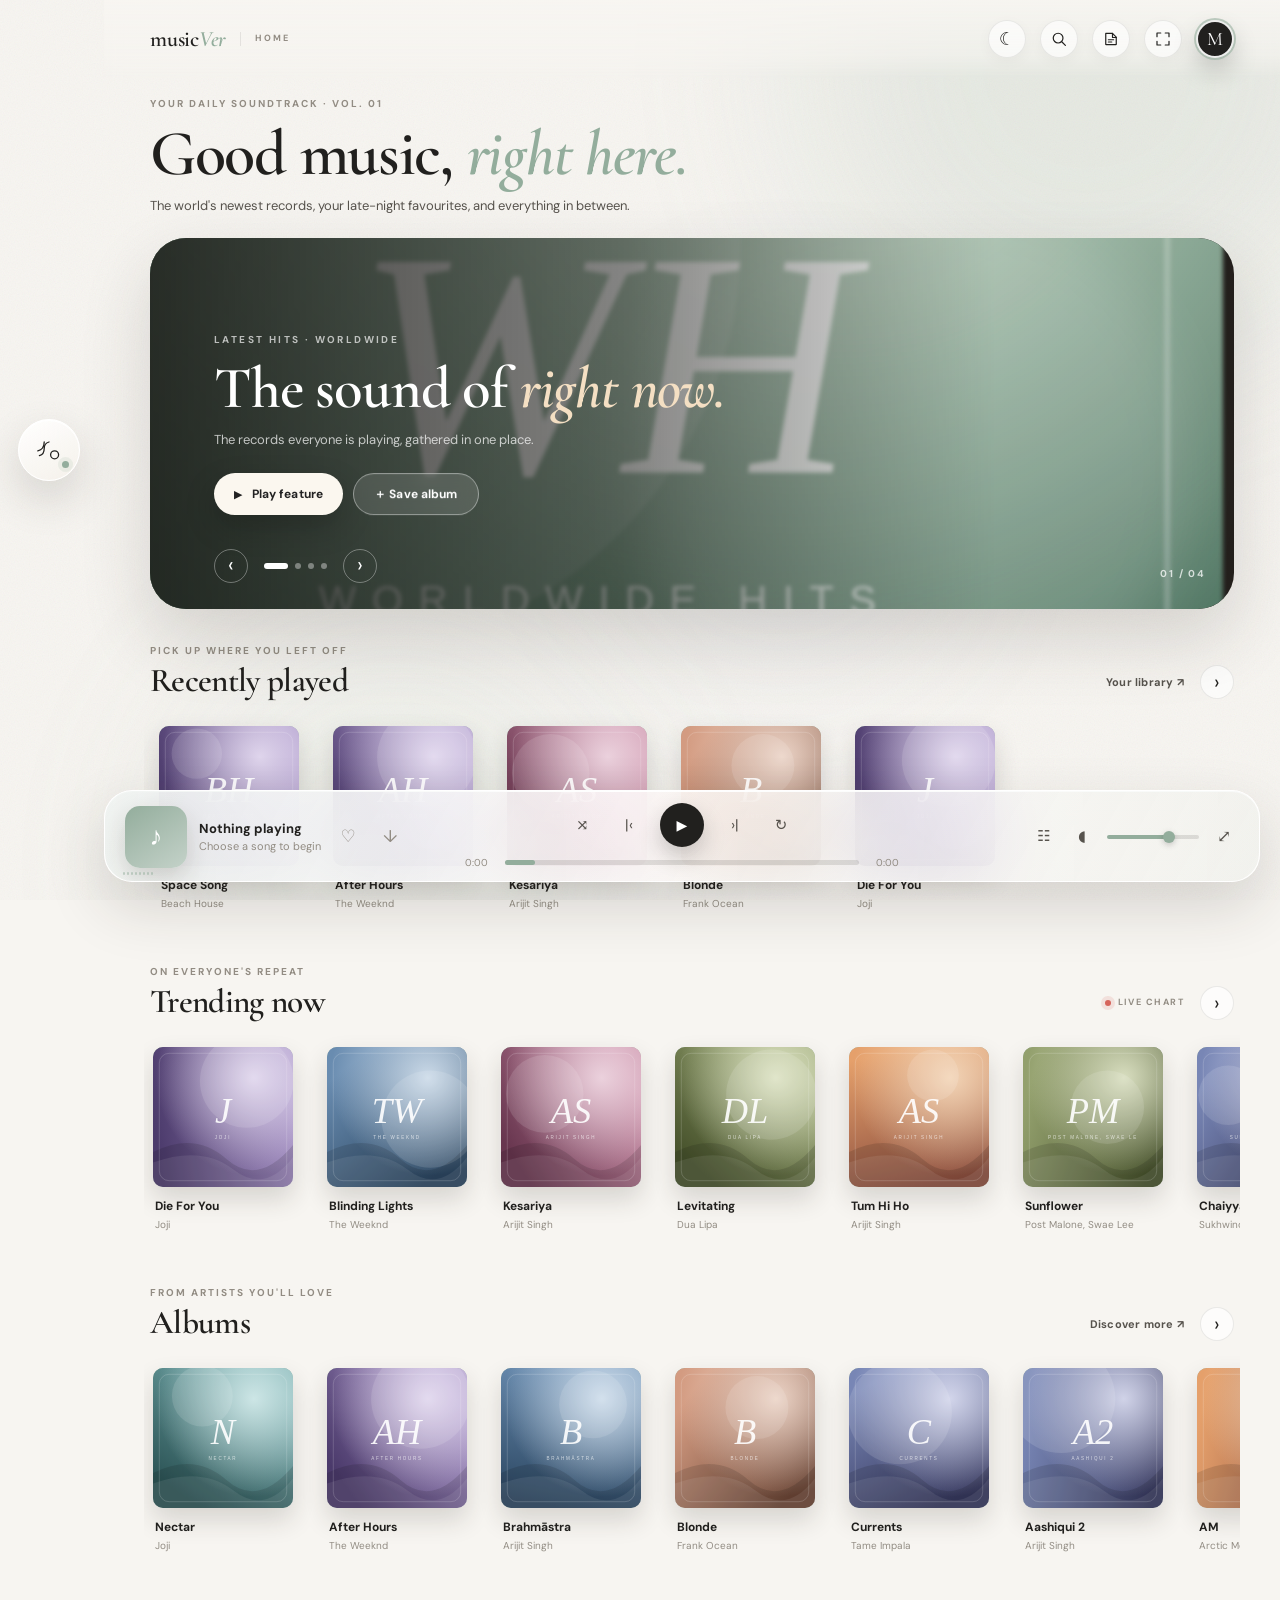
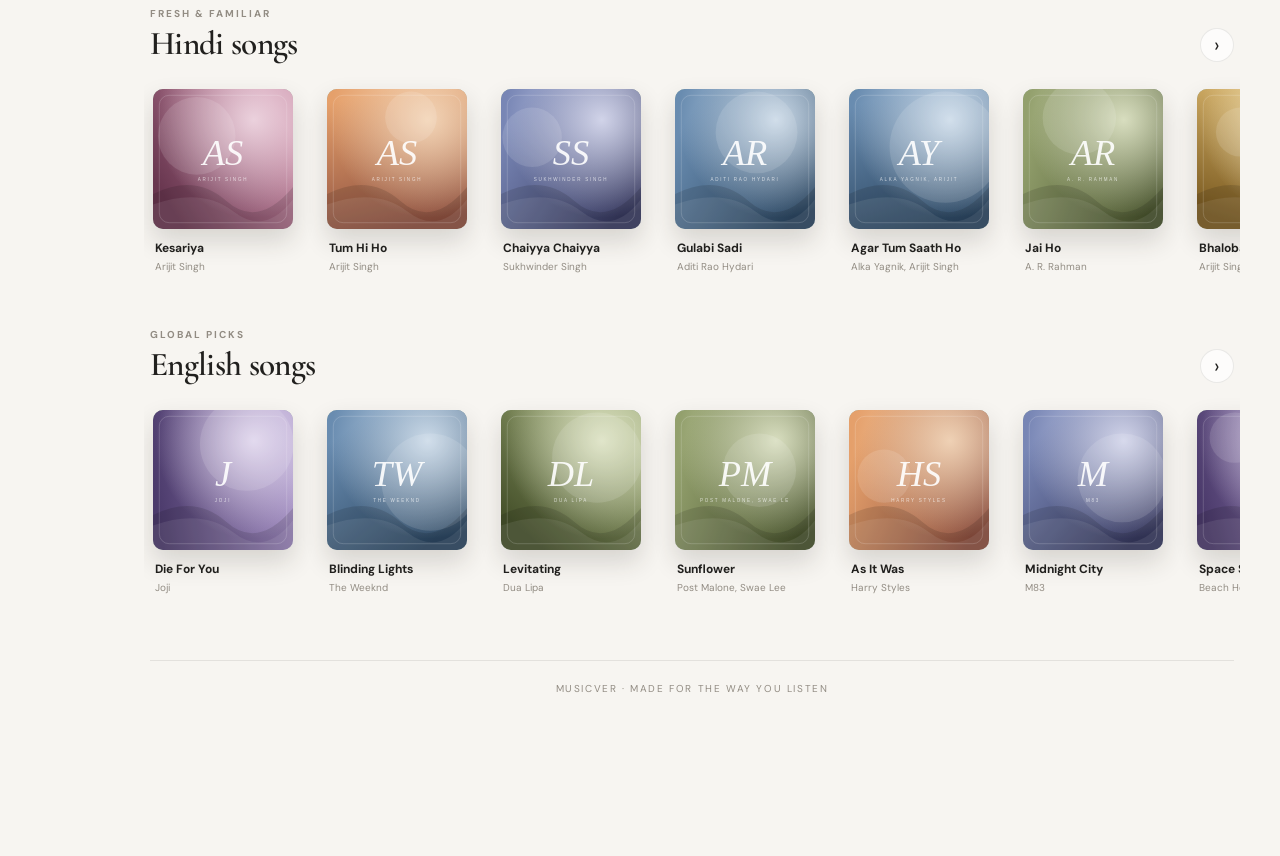
==== commit c1633257: "Stabilize QtWebEngine and add image cropper + report artwork Set the non-GBM WebEngine default, add " ====
--- a/f-3/index.html
+++ b/f-3/index.html
@@ -84,12 +84,14 @@
           <span class="crumb" id="crumb">HOME</span>
         </div>
         <div class="stage-top__right">
-          <span class="status-pill" id="backend-status" title="Connection to the local music engine">PREVIEW</span>
           <button class="round-icon theme-toggle" id="theme-toggle" aria-label="Toggle dark mode" aria-pressed="false" title="Switch to dark mode">
             <span class="theme-toggle__glyph" aria-hidden="true">☾</span>
           </button>
           <button class="round-icon" id="top-search" aria-label="Search" title="Search">
             <svg viewBox="0 0 24 24"><circle cx="10.8" cy="10.8" r="6.5" /><path d="m16 16 4.5 4.5" /></svg>
+          </button>
+          <button class="round-icon" id="top-report" data-nav="report" aria-label="Report an issue" title="Report an issue">
+            <svg viewBox="0 0 24 24" aria-hidden="true"><path d="M5 4.5h9l5 5V19a.5.5 0 0 1-.5.5h-13A.5.5 0 0 1 5 19z"/><path d="M14 4.5V10h5"/><path d="M8.5 13h7M8.5 16h4.5"/></svg>
           </button>
           <button class="round-icon" id="top-flow" aria-label="Open Flow State" title="Flow State">
             <svg viewBox="0 0 24 24"><path d="M4 9V4h5M20 15v5h-5M20 9V4h-5M4 15v5h5" /></svg>
@@ -233,7 +235,10 @@
             </div>
             <div class="results-block">
               <h3 class="results-label"><span>01</span> Top matched songs</h3>
-              <div class="song-list song-list--detail" id="result-songs"></div>
+              <div class="results-songs-split">
+                <div class="song-list song-list--detail" id="result-songs-a"></div>
+                <div class="song-list song-list--detail" id="result-songs-b"></div>
+              </div>
               <button class="btn btn--outline load-more" id="load-more-songs" hidden>Load more songs ↓</button>
             </div>
             <div class="results-block">
@@ -378,6 +383,109 @@
           </div>
         </section>
 
+        <!-- ---------------- REPORT ---------------- -->
+        <section class="page" id="page-report" data-page="report">
+          <div class="page-intro page-intro--tight">
+            <p class="eyebrow">WE’RE LISTENING</p>
+            <h1>Report an <em>issue.</em></h1>
+            <p class="page-intro__sub">Found a bug or something that doesn’t feel right? Tell us and we’ll look into it.</p>
+          </div>
+
+          <div class="report-shell">
+            <div class="report-visual" aria-hidden="true">
+              <div class="report-visual__art">
+                <svg viewBox="0 0 420 520" fill="none" xmlns="http://www.w3.org/2000/svg">
+                  <defs>
+                    <linearGradient id="report-bg" x1="30" y1="10" x2="390" y2="510" gradientUnits="userSpaceOnUse">
+                      <stop stop-color="#0b0e14"/>
+                      <stop offset="0.52" stop-color="#161d28"/>
+                      <stop offset="1" stop-color="#05070a"/>
+                    </linearGradient>
+                    <linearGradient id="report-silver" x1="20" y1="0" x2="400" y2="0" gradientUnits="userSpaceOnUse">
+                      <stop stop-color="#eef4fc" stop-opacity=".12"/>
+                      <stop offset="0.3" stop-color="#dce6f2" stop-opacity=".9"/>
+                      <stop offset="0.55" stop-color="#ffffff"/>
+                      <stop offset="0.78" stop-color="#c2cedd" stop-opacity=".75"/>
+                      <stop offset="1" stop-color="#9aa8ba" stop-opacity=".14"/>
+                    </linearGradient>
+                    <linearGradient id="musicver-silver" x1="130" y1="310" x2="290" y2="350" gradientUnits="userSpaceOnUse">
+                      <stop stop-color="#ffffff"/>
+                      <stop offset="0.5" stop-color="#d8e2ee"/>
+                      <stop offset="1" stop-color="#8e9bad"/>
+                    </linearGradient>
+                    <radialGradient id="report-halo" cx="0" cy="0" r="1" gradientTransform="translate(210 214) rotate(90) scale(190 230)" gradientUnits="userSpaceOnUse">
+                      <stop stop-color="#c9d8ea" stop-opacity=".24"/>
+                      <stop offset="1" stop-color="#c9d8ea" stop-opacity="0"/>
+                    </radialGradient>
+                    <pattern id="report-dot-grid" width="18" height="18" patternUnits="userSpaceOnUse">
+                      <circle cx="1.5" cy="1.5" r="1" fill="#dce6f2" fill-opacity=".12"/>
+                    </pattern>
+                    <filter id="report-glow" x="-30%" y="-30%" width="160%" height="160%">
+                      <feGaussianBlur stdDeviation="7" result="blur"/>
+                      <feMerge><feMergeNode in="blur"/><feMergeNode in="SourceGraphic"/></feMerge>
+                    </filter>
+                  </defs>
+                  <rect width="420" height="520" rx="28" fill="url(#report-bg)"/>
+                  <rect width="420" height="520" rx="28" fill="url(#report-dot-grid)"/>
+                  <ellipse cx="210" cy="214" rx="205" ry="180" fill="url(#report-halo)"/>
+                  <g filter="url(#report-glow)" stroke="url(#report-silver)" fill="none" stroke-linecap="round">
+                    <path d="M-20 158c60-42 110 38 170 0s110 38 170 0 110 38 170 0" stroke-width="1.8" stroke-dasharray="1 22" opacity=".38"/>
+                    <path d="M-20 190c60-52 110 48 170 0s110 48 170 0 110 48 170 0" stroke-width="3.6" stroke-dasharray="1 13"/>
+                    <path d="M-20 224c60-52 110 48 170 0s110 48 170 0 110 48 170 0" stroke-width="2.8" stroke-dasharray="1 16" opacity=".72"/>
+                    <path d="M-20 258c60-52 110 48 170 0s110 48 170 0 110 48 170 0" stroke-width="2.1" stroke-dasharray="1 20" opacity=".46"/>
+                  </g>
+                  <circle cx="210" cy="212" r="14" fill="none" stroke="#ffffff" stroke-opacity=".35"/>
+                  <circle cx="210" cy="212" r="4.5" fill="#ffffff"/>
+                  <text x="210" y="344" text-anchor="middle" fill="url(#musicver-silver)" font-family="Georgia, 'Times New Roman', serif" font-size="46" letter-spacing="2" style="paint-order:stroke;stroke:#05070a;stroke-width:4px;stroke-opacity:.6">MusicVer</text>
+                  <text x="210" y="374" text-anchor="middle" fill="#aebbcb" font-family="Arial, sans-serif" font-size="9.5" letter-spacing="5">REPORT · REFINE · REPLAY</text>
+                  <rect x="130" y="404" width="160" height="1" fill="url(#report-silver)" opacity=".45"/>
+                  <g fill="#dce6f2" opacity=".6">
+                    <circle cx="176" cy="432" r="2"/>
+                    <circle cx="210" cy="432" r="2"/>
+                    <circle cx="244" cy="432" r="2"/>
+                  </g>
+                </svg>
+              </div>
+              <div class="report-visual__copy">
+                <p class="eyebrow">MUSICVER SUPPORT</p>
+                <h2>Help us make every session smoother.</h2>
+                <p>Share what happened and we’ll use your report to improve playback, discovery, and the overall experience.</p>
+              </div>
+            </div>
+
+            <div class="report-panel">
+              <form class="report-form" id="report-form" novalidate>
+                <div class="report-field">
+                  <label class="field-label" for="report-name">Name <span>(optional)</span></label>
+                  <input type="text" id="report-name" name="name" maxlength="80" placeholder="Your name">
+                </div>
+                <div class="report-field">
+                  <label class="field-label" for="report-email">Email <span>(required)</span></label>
+                  <input type="email" id="report-email" name="email" required placeholder="you@example.com" autocomplete="email">
+                </div>
+                <div class="report-field">
+                  <label class="field-label" for="report-description">Bug description <span>(required)</span></label>
+                  <textarea id="report-description" name="description" required rows="7" maxlength="4000" placeholder="What happened? What were you doing when the issue occurred?"></textarea>
+                </div>
+                <p class="field-note report-note">Reports are sent to <strong>r91128577@gmail.com</strong> with the subject <strong>MusicVer report</strong>.</p>
+                <p class="report-error" id="report-error" hidden></p>
+                <div class="report-actions">
+                  <button type="submit" class="btn btn--dark" id="report-submit">Send report</button>
+                  <button type="button" class="btn btn--outline" data-nav="home">Back to home</button>
+                </div>
+              </form>
+
+              <div class="report-thanks" id="report-thanks" hidden>
+                <span class="report-thanks__icon" aria-hidden="true">✓</span>
+                <p class="eyebrow">THANK YOU</p>
+                <h3>Thanks for helping improve MusicVer.</h3>
+                <p>Your email draft is ready to send to <strong>r91128577@gmail.com</strong>. We appreciate you taking the time to report this.</p>
+                <button type="button" class="btn btn--outline" id="report-another">Report another issue</button>
+              </div>
+            </div>
+          </div>
+        </section>
+
         <!-- ---------------- ACCOUNT ---------------- -->
         <section class="page" id="page-account" data-page="account">
           <div class="page-intro page-intro--tight">
@@ -401,6 +509,7 @@
                   <button class="btn btn--outline" id="choose-avatar">Choose profile picture</button>
                   <button class="btn btn--danger-ghost" id="remove-avatar" hidden>Remove picture</button>
                 </div>
+                <p class="field-note">Your picture is cropped to a circle. Drag and zoom to frame it.</p>
               </div>
             </div>
 
--- a/f-3/css/base.css
+++ b/f-3/css/base.css
@@ -428,6 +428,19 @@
 :root[data-theme="dark"] .search-bar input { color: var(--ink); }
 :root[data-theme="dark"] .search-bar input::placeholder { color: var(--ink-faint); }
 :root[data-theme="dark"] .search-bar__clear:hover { background: rgba(255, 255, 255, .08); }
+
+:root[data-theme="dark"] .report-form input[type="text"],
+:root[data-theme="dark"] .report-form input[type="email"],
+:root[data-theme="dark"] .report-form textarea {
+  background: rgba(255, 255, 255, .06);
+  color: var(--ink);
+  border-color: var(--line);
+}
+
+:root[data-theme="dark"] .report-visual {
+  background: linear-gradient(160deg, #0b0e13 0%, #161c26 55%, #07090c 100%);
+  border-color: rgba(215, 226, 240, .16);
+}
 
 :root[data-theme="dark"] .media-card,
 :root[data-theme="dark"] .recent-tile,
--- a/f-3/css/layout.css
+++ b/f-3/css/layout.css
@@ -599,6 +599,17 @@
   color: var(--accent);
 }
 
+.results-songs-split {
+  display: grid;
+  grid-template-columns: repeat(2, minmax(0, 1fr));
+  gap: 20px;
+  align-items: start;
+}
+
+.results-songs-split .song-list {
+  min-width: 0;
+}
+
 .chip-row { display: flex; gap: 10px; flex-wrap: wrap; }
 
 .chip {
@@ -725,7 +736,7 @@
 
 .playlist-head__cover {
   width: 180px;
-  height: 180px;
+  aspect-ratio: 1 / 1;
   flex: 0 0 auto;
   border-radius: 28px;
   display: grid;
@@ -826,6 +837,136 @@
 .soon-item span { display: block; font-size: 22px; color: var(--ink-faint); margin-bottom: 6px; }
 .soon-item strong { display: block; font-size: 12px; }
 .soon-item small { display: block; font-size: 9px; color: var(--ink-faint); letter-spacing: .12em; text-transform: uppercase; margin-top: 3px; }
+
+/* ---------------- report issue ---------------- */
+
+.report-shell {
+  display: grid;
+  grid-template-columns: minmax(0, 1fr) minmax(0, 1fr);
+  gap: 18px;
+  align-items: stretch;
+  margin-top: 8px;
+}
+
+.report-visual,
+.report-panel {
+  border-radius: var(--radius-xl);
+  background: var(--glass);
+  border: 1px solid rgba(255, 255, 255, .82);
+  box-shadow: var(--shadow-soft);
+  overflow: hidden;
+}
+
+.report-visual {
+  position: relative;
+  display: flex;
+  flex-direction: column;
+  min-height: 560px;
+  border-color: rgba(18, 22, 30, .5);
+  background: linear-gradient(160deg, #0d1016 0%, #1a202b 52%, #080a0e 100%);
+  box-shadow: 0 26px 60px rgba(8, 10, 14, .26);
+}
+
+.report-visual__art {
+  flex: 1;
+  min-height: 320px;
+  padding: 18px;
+}
+
+.report-visual__art svg {
+  width: 100%;
+  height: 100%;
+  display: block;
+  border-radius: 22px;
+}
+
+.report-visual__copy {
+  padding: 8px 28px 28px;
+}
+
+.report-visual__copy .eyebrow { color: #c9d4e2; }
+.report-visual__copy h2 {
+  font-family: var(--font-display);
+  font-size: clamp(28px, 3vw, 40px);
+  line-height: 1.05;
+  margin-bottom: 8px;
+  color: #f5f8fc;
+}
+
+.report-visual__copy p {
+  color: #aab6c6;
+  font-size: 13px;
+  max-width: 42ch;
+}
+
+.report-panel {
+  padding: 28px;
+  display: flex;
+  flex-direction: column;
+  justify-content: center;
+}
+
+.report-form { display: grid; gap: 16px; }
+.report-field { display: grid; gap: 6px; }
+.field-label span { text-transform: none; letter-spacing: 0; font-weight: 600; color: var(--ink-faint); }
+
+.report-form input[type="text"],
+.report-form input[type="email"],
+.report-form textarea {
+  width: 100%;
+  padding: 12px 14px;
+  border-radius: 14px;
+  border: 1px solid var(--line);
+  background: rgba(255, 255, 255, .82);
+  outline: none;
+  transition: border-color .2s ease, box-shadow .2s ease, background .2s ease;
+}
+
+.report-form textarea {
+  min-height: 170px;
+  resize: vertical;
+  line-height: 1.55;
+}
+
+.report-form input:focus,
+.report-form textarea:focus {
+  border-color: rgba(var(--accent-rgb), .6);
+  box-shadow: 0 0 0 3px rgba(var(--accent-rgb), .1);
+}
+
+.report-note strong { color: var(--ink); }
+.report-error { margin: 0; color: #a54242; font-size: 12px; font-weight: 600; }
+.report-actions { display: flex; gap: 10px; flex-wrap: wrap; margin-top: 4px; }
+
+.report-thanks {
+  text-align: center;
+  padding: 30px 12px;
+  display: grid;
+  justify-items: center;
+  gap: 10px;
+}
+
+.report-thanks[hidden] { display: none; }
+
+.report-thanks__icon {
+  width: 64px;
+  height: 64px;
+  border-radius: 50%;
+  display: grid;
+  place-items: center;
+  font-size: 28px;
+  color: #2f7a54;
+  background: rgba(47, 122, 84, .12);
+  border: 1px solid rgba(47, 122, 84, .2);
+}
+
+.report-thanks h3 {
+  font-family: var(--font-display);
+  font-size: 34px;
+  line-height: 1.05;
+}
+
+.report-thanks p { color: var(--ink-soft); font-size: 13px; max-width: 40ch; }
 
 /* ---------------- queue drawer ---------------- */
 
@@ -1263,6 +1404,100 @@
 .cover-picker__preview img { width: 100%; height: 100%; object-fit: cover; }
 .cover-picker small { display: block; color: var(--ink-faint); margin-top: 3px; }
 
+/* ---------------- image cropper ---------------- */
+
+.cropper-root {
+  position: fixed;
+  inset: 0;
+  z-index: 130;
+  display: grid;
+  place-items: center;
+  padding: 20px;
+  background: rgba(10, 12, 16, .5);
+  backdrop-filter: blur(8px);
+  animation: fade-in .25s ease both;
+}
+
+.modal--cropper { width: min(640px, 100%); }
+
+.cropper-body {
+  display: flex;
+  align-items: center;
+  gap: 18px;
+  margin-top: 18px;
+}
+
+.cropper-stage {
+  position: relative;
+  width: 280px;
+  height: 280px;
+  flex: 0 0 auto;
+  overflow: hidden;
+  border-radius: 18px;
+  background: #10131a;
+  box-shadow: inset 0 0 0 1px rgba(255, 255, 255, .14), 0 16px 36px rgba(0, 0, 0, .24);
+  cursor: grab;
+  touch-action: none;
+  user-select: none;
+}
+
+.cropper-stage:active { cursor: grabbing; }
+.cropper-stage--circle { border-radius: 50%; }
+
+.cropper-image {
+  position: absolute;
+  max-width: none;
+  pointer-events: none;
+  user-select: none;
+}
+
+.cropper-guide {
+  position: absolute;
+  inset: 14px;
+  border: 2px dashed rgba(255, 255, 255, .9);
+  border-radius: 14px;
+  pointer-events: none;
+  box-shadow: 0 0 0 9999px rgba(0, 0, 0, .26);
+}
+
+.cropper-stage--circle .cropper-guide { border-radius: 50%; }
+
+.cropper-side {
+  flex: 1;
+  display: grid;
+  justify-items: center;
+  gap: 10px;
+}
+
+.cropper-preview {
+  width: 84px;
+  height: 84px;
+  border-radius: 16px;
+  background-color: #10131a;
+  background-repeat: no-repeat;
+  border: 2px solid rgba(255, 255, 255, .92);
+  box-shadow: 0 0 0 2px rgba(var(--accent-rgb), .58), 0 12px 24px rgba(0, 0, 0, .2);
+}
+
+.cropper-preview--circle { border-radius: 50%; }
+
+.cropper-zoom-label {
+  align-self: stretch;
+  color: var(--ink-faint);
+  font-size: 10px;
+  font-weight: 700;
+  letter-spacing: .14em;
+  text-transform: uppercase;
+}
+
+.cropper-zoom { width: 100%; accent-color: var(--accent); }
+.cropper-side small { color: var(--ink-faint); text-align: center; line-height: 1.45; }
+
+@media (max-width: 560px) {
+  .cropper-body { flex-direction: column; }
+  .cropper-stage { width: 240px; height: 240px; }
+}
+
 .toast-root {
   position: fixed;
   z-index: 140;
@@ -1470,9 +1705,16 @@
 /* ---------------- profile picture ---------------- */
 
 .picture-actions { display: flex; gap: 8px; flex-wrap: wrap; margin-top: 14px; }
-.account-avatar { overflow: hidden; background-size: cover; background-position: center; }
-.account-avatar img { width: 100%; height: 100%; object-fit: cover; }
-.top-avatar { overflow: hidden; background-size: cover; background-position: center; }
+.account-avatar,
+.top-avatar {
+  overflow: hidden;
+  background-size: cover;
+  background-position: center;
+  border-radius: 50%;
+  border: 2px solid rgba(255, 255, 255, .92);
+  box-shadow: 0 0 0 2px rgba(var(--accent-rgb), .58), 0 12px 26px rgba(0, 0, 0, .2);
+}
+.account-avatar img,
 .top-avatar img { width: 100%; height: 100%; object-fit: cover; display: block; }
 
 /* ---------------- responsive ---------------- */
@@ -1482,6 +1724,8 @@
   .stage-top { margin-left: -26px; margin-right: -26px; padding: 0 26px; }
   .flow-inner { gap: 40px; padding: 50px; }
   .flow-vinyl { display: none; }
+  .report-shell { grid-template-columns: 1fr; }
+  .report-visual { min-height: 420px; }
 }
 
 @media (max-width: 820px) {
@@ -1490,9 +1734,11 @@
   .edge-sensor { width: 54px; }
   .island { left: 10px; transform: translateY(0); top: 88px; }
   .island.is-open { height: 306px; }
-  .library-tiles, .account-grid { grid-template-columns: 1fr; }
+  .library-tiles, .account-grid, .results-songs-split { grid-template-columns: 1fr; }
   .hero-content { width: 76%; }
   .hero-copy { display: none; }
+  .report-panel { padding: 22px; }
+  .report-visual { min-height: 360px; }
   .flow-inner { grid-template-columns: 1fr; text-align: center; padding: 80px 24px 40px; overflow-y: auto; }
   .flow-visual { display: none; }
   .flow-copy { margin: 0 auto; }
